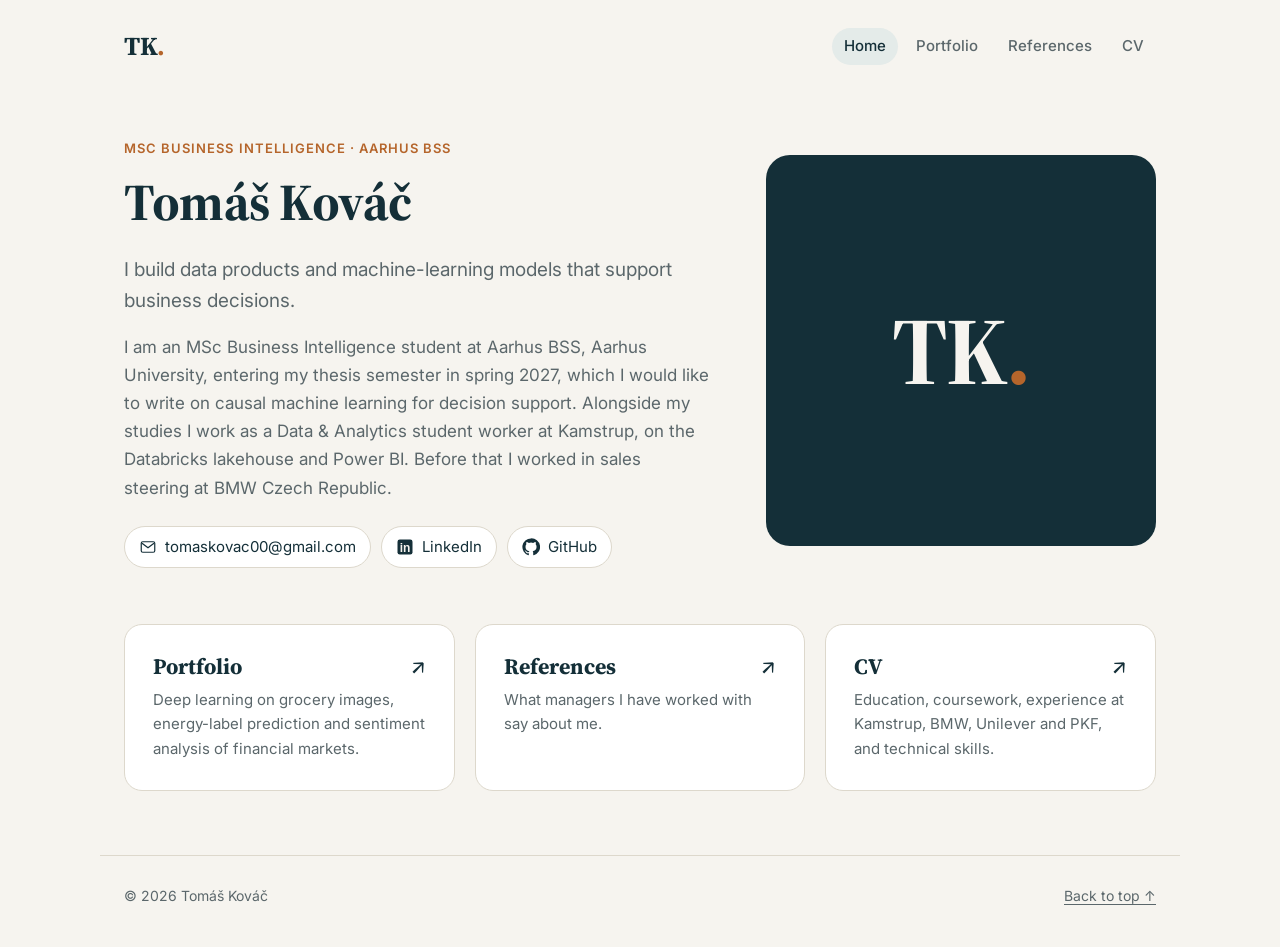
==== index.html @ 1312817f "Add personal portfolio site: home, portfolio, references, CV Co-Authored-By: Claude Opus 5.5 <norepl" ====
<!doctype html>
<html lang="en">
<head>
  <meta charset="utf-8">
  <meta name="viewport" content="width=device-width, initial-scale=1">
  <title>Tomáš Kováč | Business Intelligence & Data Analytics</title>
  <meta name="description" content="Tomáš Kováč, MSc Business Intelligence student at Aarhus BSS and Data & Analytics student worker at Kamstrup. Portfolio, references and CV.">
  <meta property="og:title" content="Tomáš Kováč | Business Intelligence & Data Analytics">
  <meta property="og:description" content="MSc Business Intelligence student at Aarhus BSS. Machine learning, causal inference and decision support.">
  <meta property="og:type" content="profile">
  <link rel="icon" href="assets/favicon.svg" type="image/svg+xml">
  <link rel="preconnect" href="https://fonts.googleapis.com">
  <link rel="preconnect" href="https://fonts.gstatic.com" crossorigin>
  <link rel="stylesheet" href="https://fonts.googleapis.com/css2?family=Inter:wght@400;500;600&family=Source+Serif+4:ital,wght@0,600;0,700;1,400&display=swap">
  <link rel="stylesheet" href="assets/style.css">
</head>
<body id="top">
  <a class="skip" href="#main">Skip to content</a>
  <header class="header">
    <a class="wordmark" href="./" aria-label="Tomáš Kováč, home">TK<span class="wordmark-dot">.</span></a>
    <nav aria-label="Main navigation">
      <a href="./" class="active" aria-current="page">Home</a>
      <a href="portfolio.html">Portfolio</a>
      <a href="references.html">References</a>
      <a href="cv.html">CV</a>
    </nav>
  </header>

  <main id="main">
    <section class="hero">
      <div>
        <span class="eyebrow">MSc Business Intelligence · Aarhus BSS</span>
        <h1>Tomáš Kováč</h1>
        <p class="lead">I build data products and machine-learning models that support business decisions.</p>
        <p>I am an MSc Business Intelligence student at Aarhus BSS, Aarhus University, entering my thesis semester in spring 2027, which I would like to write on causal machine learning for decision support. Alongside my studies I work as a Data &amp; Analytics student worker at Kamstrup, on the Databricks lakehouse and Power BI. Before that I worked in sales steering at BMW Czech Republic.</p>
        <div class="profile-links" aria-label="Contact and profiles">
          <a href="mailto:tomaskovac00@gmail.com">
            <svg width="18" height="18" viewBox="0 0 24 24" aria-hidden="true"><rect x="3" y="5" width="18" height="14" rx="2" fill="none" stroke="currentColor" stroke-width="1.6"/><path d="m4 7 8 6 8-6" fill="none" stroke="currentColor" stroke-width="1.6"/></svg>
            <span>tomaskovac00@gmail.com</span>
          </a>
          <a href="https://www.linkedin.com/in/LINKEDIN-HANDLE/">
            <svg width="18" height="18" viewBox="0 0 24 24" aria-hidden="true"><rect x="2" y="2" width="20" height="20" rx="3" fill="currentColor"/><text x="5" y="18" fill="#f6f4ef" font-family="Arial,sans-serif" font-size="16" font-weight="bold">in</text></svg>
            <span>LinkedIn</span>
          </a>
          <a href="https://github.com/tkov-aubss">
            <svg width="18" height="18" viewBox="0 0 24 24" aria-hidden="true"><path fill="currentColor" d="M12 .5a11.5 11.5 0 0 0-3.64 22.41c.58.1.79-.25.79-.56v-2c-3.2.7-3.88-1.37-3.88-1.37-.52-1.33-1.28-1.69-1.28-1.69-1.05-.71.08-.7.08-.7 1.16.08 1.77 1.19 1.77 1.19 1.03 1.77 2.7 1.26 3.36.96.1-.75.4-1.26.73-1.55-2.55-.29-5.24-1.28-5.24-5.68 0-1.26.45-2.28 1.19-3.09-.12-.29-.52-1.46.11-3.05 0 0 .97-.31 3.17 1.18a11 11 0 0 1 5.77 0c2.2-1.49 3.17-1.18 3.17-1.18.63 1.59.23 2.76.11 3.05.74.81 1.19 1.83 1.19 3.09 0 4.41-2.69 5.38-5.25 5.67.41.36.78 1.06.78 2.14v3.17c0 .31.21.67.8.56A11.5 11.5 0 0 0 12 .5Z"/></svg>
            <span>GitHub</span>
          </a>
        </div>
      </div>
      <div class="portrait-wrap">
        <!-- Replace with: <img src="assets/portrait.jpg" alt="Tomáš Kováč" width="800" height="800"> -->
        <div class="monogram" aria-hidden="true">TK<span>.</span></div>
      </div>
    </section>

    <section class="home-links" aria-label="More about my work">
      <a class="home-card" href="portfolio.html">
        <h2>Portfolio <span aria-hidden="true">↗</span></h2>
        <p>Deep learning on grocery images, energy-label prediction and sentiment analysis of financial markets.</p>
      </a>
      <a class="home-card" href="references.html">
        <h2>References <span aria-hidden="true">↗</span></h2>
        <p>What managers I have worked with say about me.</p>
      </a>
      <a class="home-card" href="cv.html">
        <h2>CV <span aria-hidden="true">↗</span></h2>
        <p>Education, coursework, experience at Kamstrup, BMW, Unilever and PKF, and technical skills.</p>
      </a>
    </section>
  </main>

  <footer class="footer">
    <span>© 2026 Tomáš Kováč</span>
    <a href="#top">Back to top ↑</a>
  </footer>
</body>
</html>
---- assets/style.css ----
:root {
  --bg: #f6f4ef;
  --surface: #ffffff;
  --ink: #1b2326;
  --muted: #5b676b;
  --line: #ddd8cc;
  --accent: #142f38;
  --accent-soft: #e4ebe9;
  --highlight: #b5652b;
  --serif: "Source Serif 4", Georgia, "Times New Roman", serif;
  --sans: "Inter", system-ui, -apple-system, "Segoe UI", Roboto, sans-serif;
  --max: 1080px;
}

* { box-sizing: border-box; }
html { scroll-behavior: smooth; }
body {
  margin: 0;
  background: var(--bg);
  color: var(--ink);
  font: 17px/1.65 var(--sans);
  -webkit-font-smoothing: antialiased;
}
img { max-width: 100%; display: block; }
a { color: var(--accent); text-underline-offset: 3px; }
a:hover { color: var(--highlight); }

.skip { position: absolute; left: -999px; }
.skip:focus { left: 16px; top: 16px; background: var(--surface); padding: 8px 12px; z-index: 10; }

/* Header */
.header {
  max-width: var(--max);
  margin: 0 auto;
  padding: 28px 24px;
  display: flex;
  align-items: center;
  justify-content: space-between;
  gap: 24px;
}
.wordmark {
  font: 700 26px/1 var(--serif);
  color: var(--accent);
  text-decoration: none;
  letter-spacing: -0.5px;
}
.wordmark-dot { color: var(--highlight); }
.header nav { display: flex; gap: 6px; flex-wrap: wrap; }
.header nav a {
  color: var(--muted);
  text-decoration: none;
  font-size: 15px;
  font-weight: 500;
  padding: 6px 12px;
  border-radius: 999px;
}
.header nav a:hover { color: var(--accent); background: var(--accent-soft); }
.header nav a.active { color: var(--accent); background: var(--accent-soft); }

main { max-width: var(--max); margin: 0 auto; padding: 0 24px 64px; }

/* Hero */
.hero {
  display: grid;
  grid-template-columns: 1.5fr 1fr;
  gap: 56px;
  align-items: center;
  padding: 40px 0 56px;
}
.eyebrow {
  display: inline-block;
  font-size: 13px;
  font-weight: 600;
  letter-spacing: 0.08em;
  text-transform: uppercase;
  color: var(--highlight);
  margin-bottom: 12px;
}
h1, h2, h3 { font-family: var(--serif); color: var(--accent); line-height: 1.2; }
h1 { font-size: clamp(36px, 5vw, 52px); margin: 0 0 20px; letter-spacing: -0.5px; }
h2 { font-size: 28px; margin: 0 0 16px; }
h3 { font-size: 20px; margin: 0 0 6px; }
.lead { font-size: 19px; color: var(--ink); margin: 0 0 16px; }
.hero p { color: var(--muted); }

.profile-links { display: flex; flex-wrap: wrap; gap: 10px; margin-top: 24px; }
.profile-links a {
  display: inline-flex;
  align-items: center;
  gap: 8px;
  padding: 8px 14px;
  border: 1px solid var(--line);
  border-radius: 999px;
  background: var(--surface);
  color: var(--accent);
  text-decoration: none;
  font-size: 15px;
}
.profile-links a:hover { border-color: var(--accent); color: var(--accent); }
.profile-links svg { flex-shrink: 0; }

.portrait-wrap {
  aspect-ratio: 1;
  border-radius: 24px;
  overflow: hidden;
  background: var(--accent);
  display: grid;
  place-items: center;
}
.portrait-wrap img { width: 100%; height: 100%; object-fit: cover; }
.monogram { font: 700 96px/1 var(--serif); color: var(--bg); letter-spacing: -2px; }
.monogram span { color: var(--highlight); }

/* Home cards */
.home-links {
  display: grid;
  grid-template-columns: repeat(3, 1fr);
  gap: 20px;
}
.home-card {
  display: block;
  padding: 28px;
  background: var(--surface);
  border: 1px solid var(--line);
  border-radius: 18px;
  color: inherit;
  text-decoration: none;
  transition: border-color .15s, transform .15s;
}
.home-card:hover { border-color: var(--accent); transform: translateY(-2px); color: inherit; }
.home-card h2 { font-size: 22px; display: flex; justify-content: space-between; margin-bottom: 8px; }
.home-card p { margin: 0; color: var(--muted); font-size: 15px; }

/* Page header */
.page-head { padding: 32px 0 40px; max-width: 760px; }
.page-head p { color: var(--muted); margin: 0; }

/* Projects */
.projects { display: grid; gap: 28px; }
.project {
  display: grid;
  grid-template-columns: 360px 1fr;
  background: var(--surface);
  border: 1px solid var(--line);
  border-radius: 18px;
  overflow: hidden;
}
.project-img { background: #fff; border-right: 1px solid var(--line); display: grid; place-items: center; padding: 16px; }
.project-img img { width: 100%; height: 100%; max-height: 300px; object-fit: contain; }
.project-body { padding: 28px 32px; }
.project-meta { font-size: 13px; font-weight: 600; letter-spacing: .06em; text-transform: uppercase; color: var(--highlight); margin-bottom: 8px; }
.project-body p { margin: 8px 0 14px; color: var(--muted); }
.project-body ul { margin: 0 0 16px; padding-left: 20px; color: var(--ink); font-size: 15px; }
.project-body li { margin-bottom: 4px; }
.tags { display: flex; flex-wrap: wrap; gap: 6px; margin-bottom: 18px; }
.tag { font-size: 13px; padding: 3px 10px; border-radius: 999px; background: var(--accent-soft); color: var(--accent); }
.btn {
  display: inline-flex; align-items: center; gap: 8px;
  padding: 9px 16px; border-radius: 999px;
  background: var(--accent); color: var(--bg); text-decoration: none; font-size: 15px; font-weight: 500;
}
.btn:hover { background: var(--highlight); color: #fff; }

/* References */
.quotes { display: grid; gap: 24px; }
.quote {
  margin: 0;
  padding: 32px 36px;
  background: var(--surface);
  border: 1px solid var(--line);
  border-left: 4px solid var(--highlight);
  border-radius: 18px;
}
.quote blockquote { margin: 0 0 18px; font: italic 21px/1.55 var(--serif); color: var(--ink); }
.quote figcaption { color: var(--muted); font-size: 15px; }
.quote figcaption strong { color: var(--accent); display: block; font-size: 16px; }
.note { margin-top: 32px; color: var(--muted); font-size: 15px; }

/* CV */
.cv-section { padding: 36px 0; border-top: 1px solid var(--line); }
.cv-section:first-of-type { border-top: 0; padding-top: 0; }
.entry { display: grid; grid-template-columns: 180px 1fr; gap: 24px; margin-bottom: 28px; }
.entry:last-child { margin-bottom: 0; }
.entry-date { color: var(--muted); font-size: 15px; padding-top: 3px; }
.entry-sub { color: var(--muted); font-size: 15px; margin: 0 0 8px; }
.entry ul { margin: 8px 0 0; padding-left: 20px; }
.entry li { margin-bottom: 6px; }
.courses { display: grid; grid-template-columns: 1fr 1fr; gap: 6px 28px; margin: 12px 0 0; padding: 0; list-style: none; }
.courses li { font-size: 15px; padding: 6px 0; border-bottom: 1px dashed var(--line); display: flex; justify-content: space-between; gap: 12px; }
.courses .ects { color: var(--muted); white-space: nowrap; }
.label { font-size: 13px; font-weight: 600; letter-spacing: .06em; text-transform: uppercase; color: var(--highlight); margin: 18px 0 0; }
.skills { display: grid; grid-template-columns: 180px 1fr; gap: 10px 24px; margin: 0; }
.skills dt { font-weight: 600; color: var(--accent); }
.skills dd { margin: 0; color: var(--ink); }

/* Footer */
.footer {
  max-width: var(--max);
  margin: 0 auto;
  padding: 28px 24px 40px;
  border-top: 1px solid var(--line);
  display: flex;
  justify-content: space-between;
  gap: 16px;
  flex-wrap: wrap;
  color: var(--muted);
  font-size: 14px;
}
.footer a { color: var(--muted); }

@media (max-width: 860px) {
  .hero { grid-template-columns: 1fr; gap: 32px; padding-top: 16px; }
  .portrait-wrap { max-width: 280px; }
  .home-links { grid-template-columns: 1fr; }
  .project { grid-template-columns: 1fr; }
  .project-img { border-right: 0; border-bottom: 1px solid var(--line); }
  .entry, .skills { grid-template-columns: 1fr; gap: 4px; }
  .courses { grid-template-columns: 1fr; }
}
@media (max-width: 560px) {
  .header { flex-direction: column; align-items: flex-start; gap: 12px; padding: 20px 16px; }
  main { padding: 0 16px 48px; }
  .project-body, .quote { padding: 22px; }
}
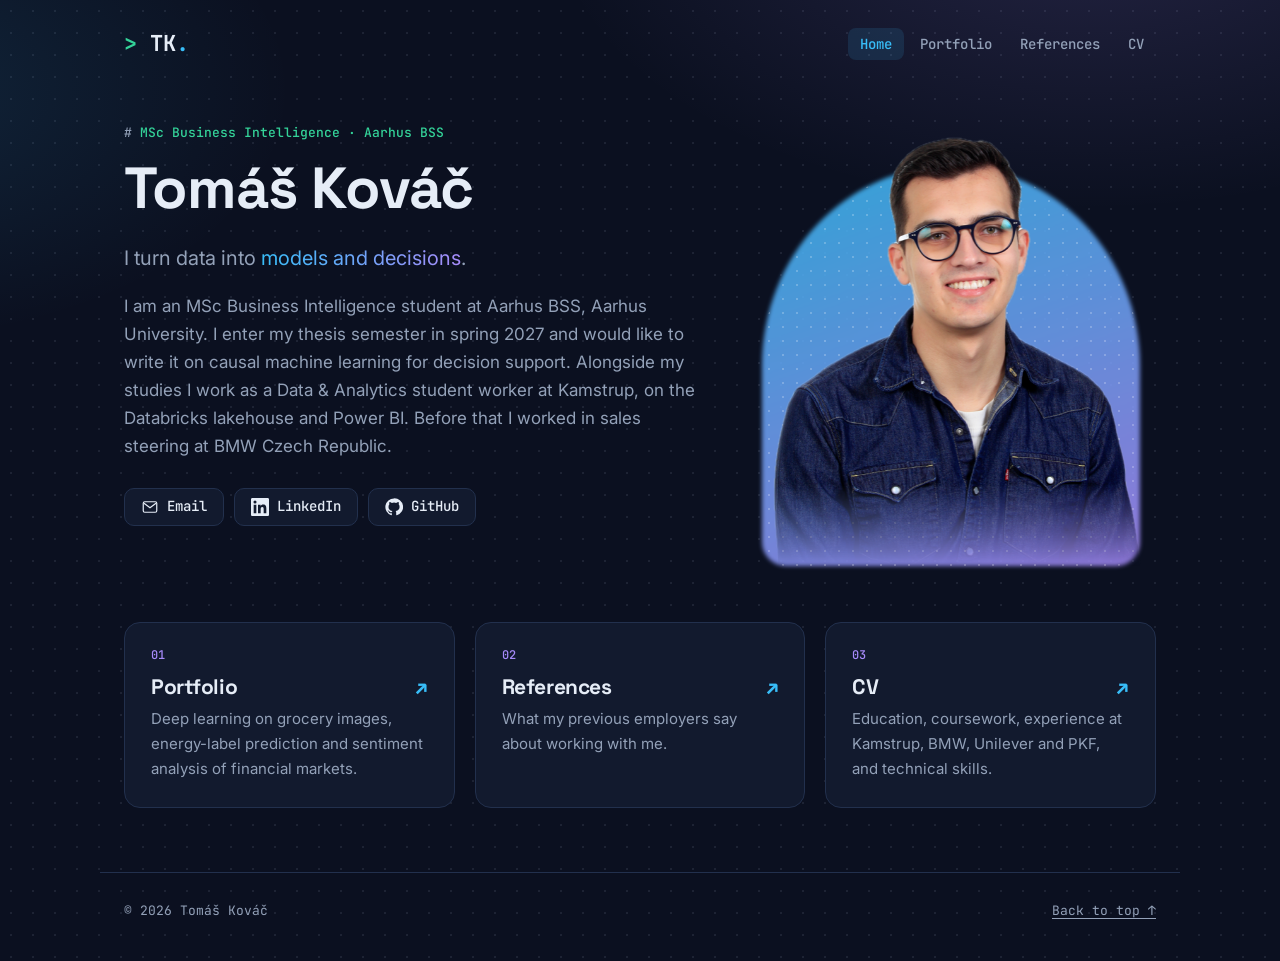
==== commit e0729660: "Dark data-science theme, portrait, anonymised references, hidden email Co-Authored-By: Claude Opus 5" ====
--- a/index.html
+++ b/index.html
@@ -11,8 +11,9 @@
   <link rel="icon" href="assets/favicon.svg" type="image/svg+xml">
   <link rel="preconnect" href="https://fonts.googleapis.com">
   <link rel="preconnect" href="https://fonts.gstatic.com" crossorigin>
-  <link rel="stylesheet" href="https://fonts.googleapis.com/css2?family=Inter:wght@400;500;600&family=Source+Serif+4:ital,wght@0,600;0,700;1,400&display=swap">
+  <link rel="stylesheet" href="https://fonts.googleapis.com/css2?family=Inter:wght@400;500;600&family=JetBrains+Mono:wght@400;500;600;700&family=Space+Grotesk:wght@500;700&display=swap">
   <link rel="stylesheet" href="assets/style.css">
+  <script src="assets/site.js" defer></script>
 </head>
 <body id="top">
   <a class="skip" href="#main">Skip to content</a>
@@ -28,18 +29,18 @@
 
   <main id="main">
     <section class="hero">
-      <div>
+      <div class="hero-copy">
         <span class="eyebrow">MSc Business Intelligence · Aarhus BSS</span>
         <h1>Tomáš Kováč</h1>
-        <p class="lead">I build data products and machine-learning models that support business decisions.</p>
-        <p>I am an MSc Business Intelligence student at Aarhus BSS, Aarhus University, entering my thesis semester in spring 2027, which I would like to write on causal machine learning for decision support. Alongside my studies I work as a Data &amp; Analytics student worker at Kamstrup, on the Databricks lakehouse and Power BI. Before that I worked in sales steering at BMW Czech Republic.</p>
+        <p class="lead">I turn data into <span class="gradient-text">models and decisions</span>.</p>
+        <p>I am an MSc Business Intelligence student at Aarhus BSS, Aarhus University. I enter my thesis semester in spring 2027 and would like to write it on causal machine learning for decision support. Alongside my studies I work as a Data &amp; Analytics student worker at Kamstrup, on the Databricks lakehouse and Power BI. Before that I worked in sales steering at BMW Czech Republic.</p>
         <div class="profile-links" aria-label="Contact and profiles">
-          <a href="mailto:tomaskovac00@gmail.com">
+          <button type="button" data-email aria-label="Send me an email">
             <svg width="18" height="18" viewBox="0 0 24 24" aria-hidden="true"><rect x="3" y="5" width="18" height="14" rx="2" fill="none" stroke="currentColor" stroke-width="1.6"/><path d="m4 7 8 6 8-6" fill="none" stroke="currentColor" stroke-width="1.6"/></svg>
-            <span>tomaskovac00@gmail.com</span>
-          </a>
-          <a href="https://www.linkedin.com/in/LINKEDIN-HANDLE/">
-            <svg width="18" height="18" viewBox="0 0 24 24" aria-hidden="true"><rect x="2" y="2" width="20" height="20" rx="3" fill="currentColor"/><text x="5" y="18" fill="#f6f4ef" font-family="Arial,sans-serif" font-size="16" font-weight="bold">in</text></svg>
+            <span>Email</span>
+          </button>
+          <a href="https://www.linkedin.com/in/tomas-kovac-aubss/">
+            <svg width="18" height="18" viewBox="0 0 24 24" aria-hidden="true"><path fill="currentColor" d="M20.45 20.45h-3.56v-5.57c0-1.33-.02-3.04-1.85-3.04-1.85 0-2.14 1.45-2.14 2.94v5.67H9.35V9h3.41v1.56h.05c.48-.9 1.64-1.85 3.37-1.85 3.6 0 4.27 2.37 4.27 5.46v6.28ZM5.34 7.43a2.06 2.06 0 1 1 0-4.13 2.06 2.06 0 0 1 0 4.13ZM7.12 20.45H3.56V9h3.56v11.45ZM22.22 0H1.77C.79 0 0 .77 0 1.73v20.54C0 23.23.79 24 1.77 24h20.45c.98 0 1.78-.77 1.78-1.73V1.73C24 .77 23.2 0 22.22 0Z"/></svg>
             <span>LinkedIn</span>
           </a>
           <a href="https://github.com/tkov-aubss">
@@ -49,21 +50,23 @@
         </div>
       </div>
       <div class="portrait-wrap">
-        <!-- Replace with: <img src="assets/portrait.jpg" alt="Tomáš Kováč" width="800" height="800"> -->
-        <div class="monogram" aria-hidden="true">TK<span>.</span></div>
+        <img src="assets/portrait.png" alt="Tomáš Kováč" width="650" height="720" fetchpriority="high">
       </div>
     </section>
 
     <section class="home-links" aria-label="More about my work">
       <a class="home-card" href="portfolio.html">
+        <span class="card-index">01</span>
         <h2>Portfolio <span aria-hidden="true">↗</span></h2>
         <p>Deep learning on grocery images, energy-label prediction and sentiment analysis of financial markets.</p>
       </a>
       <a class="home-card" href="references.html">
+        <span class="card-index">02</span>
         <h2>References <span aria-hidden="true">↗</span></h2>
-        <p>What managers I have worked with say about me.</p>
+        <p>What my previous employers say about working with me.</p>
       </a>
       <a class="home-card" href="cv.html">
+        <span class="card-index">03</span>
         <h2>CV <span aria-hidden="true">↗</span></h2>
         <p>Education, coursework, experience at Kamstrup, BMW, Unilever and PKF, and technical skills.</p>
       </a>
--- a/assets/style.css
+++ b/assets/style.css
@@ -1,14 +1,18 @@
 :root {
-  --bg: #f6f4ef;
-  --surface: #ffffff;
-  --ink: #1b2326;
-  --muted: #5b676b;
-  --line: #ddd8cc;
-  --accent: #142f38;
-  --accent-soft: #e4ebe9;
-  --highlight: #b5652b;
-  --serif: "Source Serif 4", Georgia, "Times New Roman", serif;
+  --bg: #0b1020;
+  --bg-2: #0f1629;
+  --surface: #121a2e;
+  --surface-2: #17213a;
+  --ink: #e6edf7;
+  --muted: #93a1b8;
+  --line: #22304d;
+  --accent: #38bdf8;
+  --accent-2: #a78bfa;
+  --accent-3: #34d399;
+  --accent-soft: rgba(56, 189, 248, 0.12);
   --sans: "Inter", system-ui, -apple-system, "Segoe UI", Roboto, sans-serif;
+  --display: "Space Grotesk", var(--sans);
+  --mono: "JetBrains Mono", ui-monospace, SFMono-Regular, Menlo, monospace;
   --max: 1080px;
 }
 
@@ -16,17 +20,24 @@
 html { scroll-behavior: smooth; }
 body {
   margin: 0;
-  background: var(--bg);
   color: var(--ink);
   font: 17px/1.65 var(--sans);
   -webkit-font-smoothing: antialiased;
+  background-color: var(--bg);
+  background-image:
+    radial-gradient(900px 500px at 85% -10%, rgba(167, 139, 250, 0.16), transparent 60%),
+    radial-gradient(700px 420px at -10% 10%, rgba(56, 189, 248, 0.12), transparent 60%),
+    radial-gradient(rgba(147, 161, 184, 0.13) 1px, transparent 1px);
+  background-size: auto, auto, 22px 22px;
+  background-attachment: fixed, fixed, scroll;
 }
 img { max-width: 100%; display: block; }
 a { color: var(--accent); text-underline-offset: 3px; }
-a:hover { color: var(--highlight); }
+a:hover { color: var(--accent-2); }
+::selection { background: rgba(56, 189, 248, 0.35); }
 
 .skip { position: absolute; left: -999px; }
-.skip:focus { left: 16px; top: 16px; background: var(--surface); padding: 8px 12px; z-index: 10; }
+.skip:focus { left: 16px; top: 16px; background: var(--surface); color: var(--ink); padding: 8px 12px; z-index: 10; }
 
 /* Header */
 .header {
@@ -39,127 +50,162 @@
   gap: 24px;
 }
 .wordmark {
-  font: 700 26px/1 var(--serif);
-  color: var(--accent);
+  font: 700 22px/1 var(--mono);
+  color: var(--ink);
   text-decoration: none;
-  letter-spacing: -0.5px;
-}
-.wordmark-dot { color: var(--highlight); }
-.header nav { display: flex; gap: 6px; flex-wrap: wrap; }
+}
+.wordmark::before { content: "> "; color: var(--accent-3); }
+.wordmark-dot { color: var(--accent); animation: blink 1.2s steps(1) infinite; }
+@keyframes blink { 50% { opacity: 0; } }
+@media (prefers-reduced-motion: reduce) { .wordmark-dot { animation: none; } }
+.header nav { display: flex; gap: 4px; flex-wrap: wrap; }
 .header nav a {
   color: var(--muted);
   text-decoration: none;
-  font-size: 15px;
-  font-weight: 500;
-  padding: 6px 12px;
-  border-radius: 999px;
-}
-.header nav a:hover { color: var(--accent); background: var(--accent-soft); }
+  font: 500 14px/1 var(--mono);
+  padding: 9px 12px;
+  border-radius: 8px;
+}
+.header nav a:hover { color: var(--ink); background: var(--surface); }
 .header nav a.active { color: var(--accent); background: var(--accent-soft); }
 
 main { max-width: var(--max); margin: 0 auto; padding: 0 24px 64px; }
+
+/* Typography */
+h1, h2, h3 { font-family: var(--display); color: var(--ink); line-height: 1.15; letter-spacing: -0.02em; }
+h1 { font-size: clamp(38px, 5.5vw, 58px); margin: 0 0 20px; }
+h2 { font-size: 28px; margin: 0 0 18px; }
+h3 { font-size: 20px; margin: 0 0 6px; }
+.eyebrow {
+  display: inline-block;
+  font: 500 13px/1 var(--mono);
+  color: var(--accent-3);
+  margin-bottom: 16px;
+}
+.eyebrow::before { content: "# "; color: var(--muted); }
+.gradient-text {
+  background: linear-gradient(90deg, var(--accent), var(--accent-2));
+  -webkit-background-clip: text;
+  background-clip: text;
+  color: transparent;
+}
 
 /* Hero */
 .hero {
   display: grid;
-  grid-template-columns: 1.5fr 1fr;
-  gap: 56px;
-  align-items: center;
-  padding: 40px 0 56px;
-}
-.eyebrow {
-  display: inline-block;
-  font-size: 13px;
-  font-weight: 600;
-  letter-spacing: 0.08em;
-  text-transform: uppercase;
-  color: var(--highlight);
-  margin-bottom: 12px;
-}
-h1, h2, h3 { font-family: var(--serif); color: var(--accent); line-height: 1.2; }
-h1 { font-size: clamp(36px, 5vw, 52px); margin: 0 0 20px; letter-spacing: -0.5px; }
-h2 { font-size: 28px; margin: 0 0 16px; }
-h3 { font-size: 20px; margin: 0 0 6px; }
-.lead { font-size: 19px; color: var(--ink); margin: 0 0 16px; }
+  grid-template-columns: 1.4fr 1fr;
+  gap: 48px;
+  align-items: end;
+  padding: 24px 0 56px;
+}
+.hero-copy { padding-bottom: 40px; }
+.lead { font-size: 20px; color: var(--ink); margin: 0 0 16px; }
 .hero p { color: var(--muted); }
 
-.profile-links { display: flex; flex-wrap: wrap; gap: 10px; margin-top: 24px; }
-.profile-links a {
+.profile-links { display: flex; flex-wrap: wrap; gap: 10px; margin-top: 28px; }
+.profile-links a, .profile-links button {
   display: inline-flex;
   align-items: center;
   gap: 8px;
-  padding: 8px 14px;
+  padding: 9px 16px;
   border: 1px solid var(--line);
-  border-radius: 999px;
+  border-radius: 10px;
   background: var(--surface);
-  color: var(--accent);
+  color: var(--ink);
   text-decoration: none;
-  font-size: 15px;
-}
-.profile-links a:hover { border-color: var(--accent); color: var(--accent); }
+  font: 500 14px/1.2 var(--mono);
+  cursor: pointer;
+  transition: border-color .15s, color .15s;
+}
+.profile-links a:hover, .profile-links button:hover { border-color: var(--accent); color: var(--accent); }
 .profile-links svg { flex-shrink: 0; }
 
 .portrait-wrap {
-  aspect-ratio: 1;
-  border-radius: 24px;
-  overflow: hidden;
-  background: var(--accent);
-  display: grid;
-  place-items: center;
-}
-.portrait-wrap img { width: 100%; height: 100%; object-fit: cover; }
-.monogram { font: 700 96px/1 var(--serif); color: var(--bg); letter-spacing: -2px; }
-.monogram span { color: var(--highlight); }
+  position: relative;
+  align-self: end;
+  aspect-ratio: 813 / 900;
+  max-width: 420px;
+  width: 100%;
+  justify-self: end;
+}
+.portrait-wrap::before {
+  content: "";
+  position: absolute;
+  inset: 12% 4% 0;
+  border-radius: 50% 50% 24px 24px;
+  background: linear-gradient(160deg, var(--accent) 0%, var(--accent-2) 100%);
+  opacity: 0.85;
+  filter: blur(2px);
+}
+.portrait-wrap::after {
+  content: "";
+  position: absolute;
+  inset: 12% 4% 0;
+  border-radius: 50% 50% 24px 24px;
+  background-image: radial-gradient(rgba(255, 255, 255, 0.22) 1px, transparent 1px);
+  background-size: 14px 14px;
+}
+.portrait-wrap img {
+  position: relative;
+  z-index: 1;
+  width: 100%;
+  height: 100%;
+  object-fit: contain;
+  object-position: bottom;
+  -webkit-mask-image: linear-gradient(to bottom, #000 82%, transparent 100%);
+  mask-image: linear-gradient(to bottom, #000 82%, transparent 100%);
+}
 
 /* Home cards */
-.home-links {
-  display: grid;
-  grid-template-columns: repeat(3, 1fr);
-  gap: 20px;
-}
+.home-links { display: grid; grid-template-columns: repeat(3, 1fr); gap: 20px; }
 .home-card {
   display: block;
-  padding: 28px;
+  padding: 26px;
   background: var(--surface);
   border: 1px solid var(--line);
-  border-radius: 18px;
+  border-radius: 16px;
   color: inherit;
   text-decoration: none;
   transition: border-color .15s, transform .15s;
 }
 .home-card:hover { border-color: var(--accent); transform: translateY(-2px); color: inherit; }
-.home-card h2 { font-size: 22px; display: flex; justify-content: space-between; margin-bottom: 8px; }
+.home-card h2 { font-size: 21px; display: flex; justify-content: space-between; margin-bottom: 8px; }
+.home-card h2 span { color: var(--accent); }
 .home-card p { margin: 0; color: var(--muted); font-size: 15px; }
+.card-index { font: 500 12px/1 var(--mono); color: var(--accent-2); display: block; margin-bottom: 14px; }
 
 /* Page header */
-.page-head { padding: 32px 0 40px; max-width: 760px; }
+.page-head { padding: 24px 0 40px; max-width: 760px; }
 .page-head p { color: var(--muted); margin: 0; }
 
 /* Projects */
 .projects { display: grid; gap: 28px; }
 .project {
   display: grid;
-  grid-template-columns: 360px 1fr;
+  grid-template-columns: 380px 1fr;
   background: var(--surface);
   border: 1px solid var(--line);
-  border-radius: 18px;
+  border-radius: 16px;
   overflow: hidden;
 }
-.project-img { background: #fff; border-right: 1px solid var(--line); display: grid; place-items: center; padding: 16px; }
-.project-img img { width: 100%; height: 100%; max-height: 300px; object-fit: contain; }
+.project-img { background: var(--bg-2); border-right: 1px solid var(--line); display: grid; place-items: center; padding: 18px; }
+.project-img img { width: 100%; max-height: 300px; object-fit: contain; border-radius: 8px; background: #fff; }
 .project-body { padding: 28px 32px; }
-.project-meta { font-size: 13px; font-weight: 600; letter-spacing: .06em; text-transform: uppercase; color: var(--highlight); margin-bottom: 8px; }
+.project-meta { font: 500 13px/1.4 var(--mono); color: var(--accent-3); margin-bottom: 10px; }
 .project-body p { margin: 8px 0 14px; color: var(--muted); }
-.project-body ul { margin: 0 0 16px; padding-left: 20px; color: var(--ink); font-size: 15px; }
+.project-body ul { margin: 0 0 18px; padding-left: 20px; font-size: 15px; }
 .project-body li { margin-bottom: 4px; }
-.tags { display: flex; flex-wrap: wrap; gap: 6px; margin-bottom: 18px; }
-.tag { font-size: 13px; padding: 3px 10px; border-radius: 999px; background: var(--accent-soft); color: var(--accent); }
+.project-body li::marker { color: var(--accent); }
+.project-body strong { color: var(--accent); }
+.tags { display: flex; flex-wrap: wrap; gap: 6px; margin-bottom: 20px; }
+.tag { font: 500 12px/1 var(--mono); padding: 6px 10px; border-radius: 6px; background: var(--surface-2); border: 1px solid var(--line); color: var(--muted); }
 .btn {
   display: inline-flex; align-items: center; gap: 8px;
-  padding: 9px 16px; border-radius: 999px;
-  background: var(--accent); color: var(--bg); text-decoration: none; font-size: 15px; font-weight: 500;
-}
-.btn:hover { background: var(--highlight); color: #fff; }
+  padding: 10px 16px; border-radius: 10px;
+  background: linear-gradient(90deg, var(--accent), var(--accent-2));
+  color: #0b1020; text-decoration: none; font: 600 14px/1 var(--mono);
+}
+.btn:hover { color: #0b1020; filter: brightness(1.1); }
 
 /* References */
 .quotes { display: grid; gap: 24px; }
@@ -168,30 +214,63 @@
   padding: 32px 36px;
   background: var(--surface);
   border: 1px solid var(--line);
-  border-left: 4px solid var(--highlight);
-  border-radius: 18px;
-}
-.quote blockquote { margin: 0 0 18px; font: italic 21px/1.55 var(--serif); color: var(--ink); }
-.quote figcaption { color: var(--muted); font-size: 15px; }
-.quote figcaption strong { color: var(--accent); display: block; font-size: 16px; }
-.note { margin-top: 32px; color: var(--muted); font-size: 15px; }
+  border-radius: 16px;
+  position: relative;
+}
+.quote::before {
+  content: "“";
+  position: absolute;
+  top: 6px;
+  right: 24px;
+  font: 700 96px/1 var(--display);
+  color: var(--accent-2);
+  opacity: 0.35;
+}
+.quote blockquote { margin: 0 0 20px; padding-right: 56px; }
+.quote blockquote p { font-size: 19px; line-height: 1.6; margin: 0 0 12px; color: var(--ink); }
+.quote figcaption { color: var(--muted); font: 14px/1.5 var(--mono); }
+.quote figcaption strong { color: var(--accent); display: block; font-size: 15px; font-weight: 600; }
+.consent {
+  margin-top: 32px;
+  padding: 22px 26px;
+  border: 1px dashed var(--line);
+  border-radius: 16px;
+  color: var(--muted);
+  font-size: 15px;
+  display: grid;
+  grid-template-columns: auto 1fr;
+  gap: 16px;
+  align-items: start;
+}
+.consent svg { color: var(--accent-3); margin-top: 2px; }
+.consent p { margin: 0 0 6px; }
+.consent strong { color: var(--ink); }
+.consent button {
+  font: inherit; color: var(--accent); background: none; border: 0; padding: 0;
+  text-decoration: underline; text-underline-offset: 3px; cursor: pointer;
+}
 
 /* CV */
 .cv-section { padding: 36px 0; border-top: 1px solid var(--line); }
 .cv-section:first-of-type { border-top: 0; padding-top: 0; }
 .entry { display: grid; grid-template-columns: 180px 1fr; gap: 24px; margin-bottom: 28px; }
 .entry:last-child { margin-bottom: 0; }
-.entry-date { color: var(--muted); font-size: 15px; padding-top: 3px; }
+.entry-date { color: var(--accent-3); font: 13px/1.5 var(--mono); padding-top: 4px; }
 .entry-sub { color: var(--muted); font-size: 15px; margin: 0 0 8px; }
 .entry ul { margin: 8px 0 0; padding-left: 20px; }
 .entry li { margin-bottom: 6px; }
-.courses { display: grid; grid-template-columns: 1fr 1fr; gap: 6px 28px; margin: 12px 0 0; padding: 0; list-style: none; }
-.courses li { font-size: 15px; padding: 6px 0; border-bottom: 1px dashed var(--line); display: flex; justify-content: space-between; gap: 12px; }
-.courses .ects { color: var(--muted); white-space: nowrap; }
-.label { font-size: 13px; font-weight: 600; letter-spacing: .06em; text-transform: uppercase; color: var(--highlight); margin: 18px 0 0; }
-.skills { display: grid; grid-template-columns: 180px 1fr; gap: 10px 24px; margin: 0; }
+.entry li::marker { color: var(--accent); }
+.courses { display: grid; grid-template-columns: 1fr 1fr; gap: 0 28px; margin: 10px 0 0; padding: 0; list-style: none; }
+.courses li { font-size: 15px; padding: 7px 0; border-bottom: 1px dashed var(--line); display: flex; justify-content: space-between; gap: 12px; margin: 0; }
+.courses .ects { color: var(--muted); white-space: nowrap; font: 12px/1.9 var(--mono); }
+.label { font: 500 12px/1 var(--mono); text-transform: uppercase; letter-spacing: .08em; color: var(--accent-2); margin: 22px 0 0; }
+.skills { display: grid; grid-template-columns: 180px 1fr; gap: 12px 24px; margin: 0; }
 .skills dt { font-weight: 600; color: var(--accent); }
-.skills dd { margin: 0; color: var(--ink); }
+.skills dd { margin: 0; }
+.inline-btn {
+  font: inherit; color: var(--accent); background: none; border: 0; padding: 0;
+  text-decoration: underline; text-underline-offset: 3px; cursor: pointer;
+}
 
 /* Footer */
 .footer {
@@ -204,21 +283,27 @@
   gap: 16px;
   flex-wrap: wrap;
   color: var(--muted);
-  font-size: 14px;
+  font: 13px/1.5 var(--mono);
 }
 .footer a { color: var(--muted); }
+.footer a:hover { color: var(--accent); }
 
 @media (max-width: 860px) {
-  .hero { grid-template-columns: 1fr; gap: 32px; padding-top: 16px; }
-  .portrait-wrap { max-width: 280px; }
+  .hero { grid-template-columns: 1fr; gap: 8px; padding-top: 8px; }
+  .hero-copy { padding-bottom: 0; }
+  .portrait-wrap { max-width: 300px; justify-self: center; order: -1; }
   .home-links { grid-template-columns: 1fr; }
   .project { grid-template-columns: 1fr; }
   .project-img { border-right: 0; border-bottom: 1px solid var(--line); }
   .entry, .skills { grid-template-columns: 1fr; gap: 4px; }
+  .skills dd { margin-bottom: 10px; }
   .courses { grid-template-columns: 1fr; }
 }
 @media (max-width: 560px) {
   .header { flex-direction: column; align-items: flex-start; gap: 12px; padding: 20px 16px; }
   main { padding: 0 16px 48px; }
   .project-body, .quote { padding: 22px; }
-}
+  .quote blockquote { padding-right: 0; }
+  .quote::before { display: none; }
+  .consent { grid-template-columns: 1fr; }
+}
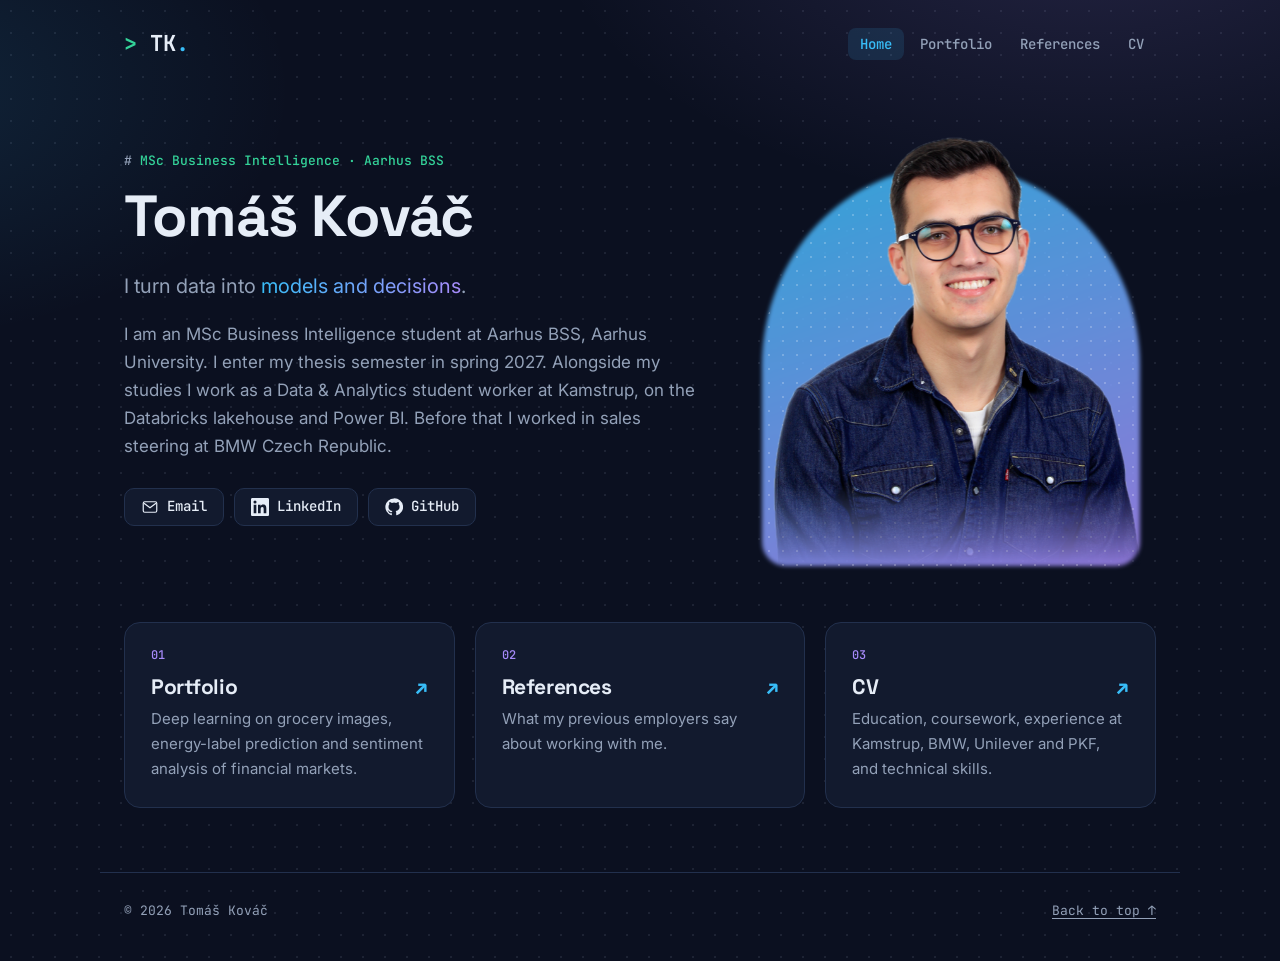
==== commit b59920a9: "Update CV details: thesis link, HFT course, shorter intro Co-Authored-By: Claude Opus 5.5 <noreply@a" ====
--- a/index.html
+++ b/index.html
@@ -33,7 +33,7 @@
         <span class="eyebrow">MSc Business Intelligence · Aarhus BSS</span>
         <h1>Tomáš Kováč</h1>
         <p class="lead">I turn data into <span class="gradient-text">models and decisions</span>.</p>
-        <p>I am an MSc Business Intelligence student at Aarhus BSS, Aarhus University. I enter my thesis semester in spring 2027 and would like to write it on causal machine learning for decision support. Alongside my studies I work as a Data &amp; Analytics student worker at Kamstrup, on the Databricks lakehouse and Power BI. Before that I worked in sales steering at BMW Czech Republic.</p>
+        <p>I am an MSc Business Intelligence student at Aarhus BSS, Aarhus University. I enter my thesis semester in spring 2027. Alongside my studies I work as a Data &amp; Analytics student worker at Kamstrup, on the Databricks lakehouse and Power BI. Before that I worked in sales steering at BMW Czech Republic.</p>
         <div class="profile-links" aria-label="Contact and profiles">
           <button type="button" data-email aria-label="Send me an email">
             <svg width="18" height="18" viewBox="0 0 24 24" aria-hidden="true"><rect x="3" y="5" width="18" height="14" rx="2" fill="none" stroke="currentColor" stroke-width="1.6"/><path d="m4 7 8 6 8-6" fill="none" stroke="currentColor" stroke-width="1.6"/></svg>
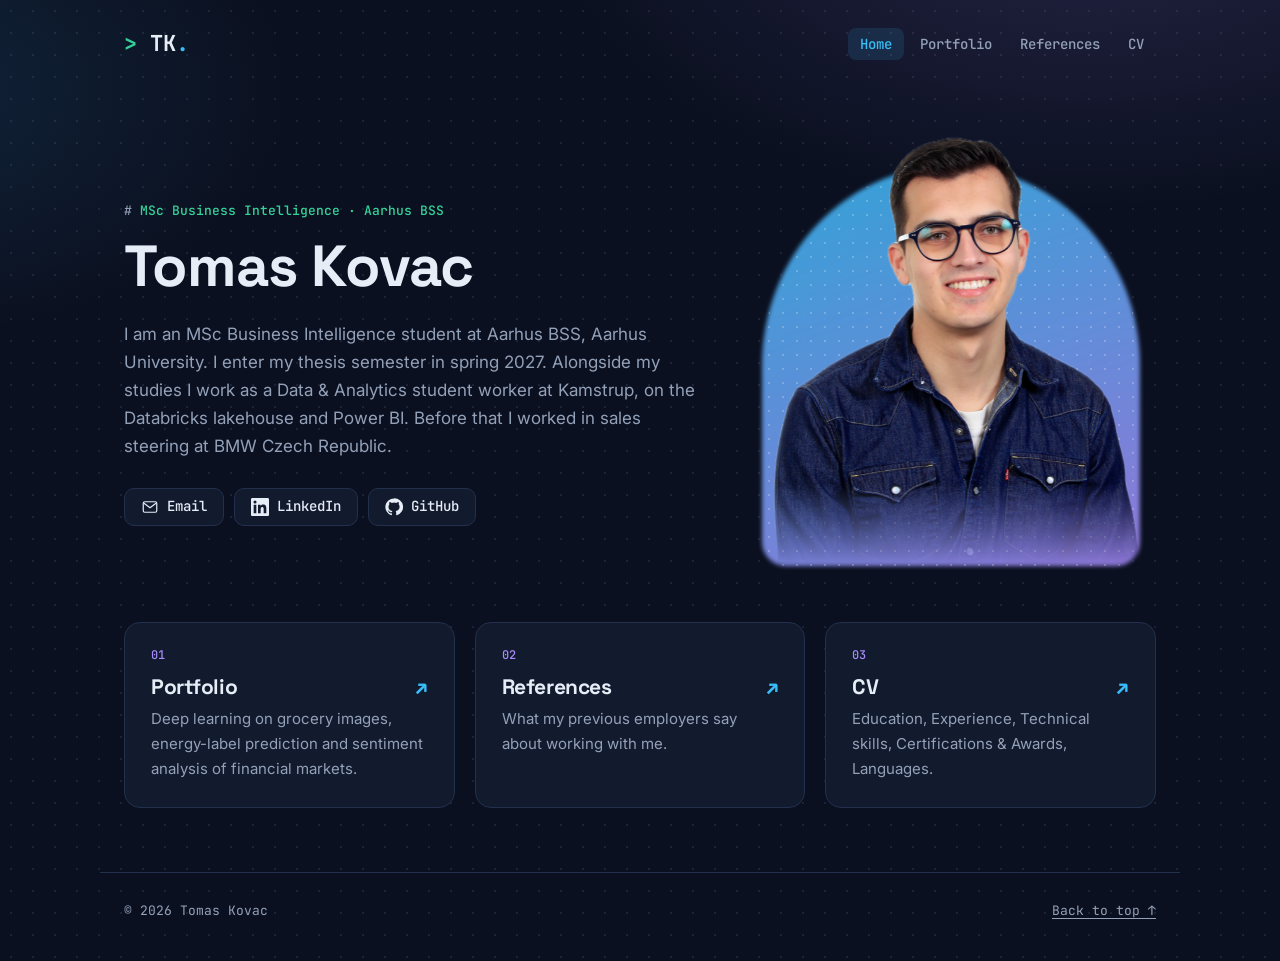
==== commit 07532df5: "updated the name and skills" ====
--- a/index.html
+++ b/index.html
@@ -3,9 +3,9 @@
 <head>
   <meta charset="utf-8">
   <meta name="viewport" content="width=device-width, initial-scale=1">
-  <title>Tomáš Kováč | Business Intelligence & Data Analytics</title>
-  <meta name="description" content="Tomáš Kováč, MSc Business Intelligence student at Aarhus BSS and Data & Analytics student worker at Kamstrup. Portfolio, references and CV.">
-  <meta property="og:title" content="Tomáš Kováč | Business Intelligence & Data Analytics">
+  <title>Tomas Kovac | Business Intelligence & Data Analytics</title>
+  <meta name="description" content="Tomas Kovac, MSc Business Intelligence student at Aarhus BSS and Data & Analytics student worker at Kamstrup. Portfolio, references and CV.">
+  <meta property="og:title" content="Tomas Kovac | Business Intelligence & Data Analytics">
   <meta property="og:description" content="MSc Business Intelligence student at Aarhus BSS. Machine learning, causal inference and decision support.">
   <meta property="og:type" content="profile">
   <link rel="icon" href="assets/favicon.svg" type="image/svg+xml">
@@ -18,7 +18,7 @@
 <body id="top">
   <a class="skip" href="#main">Skip to content</a>
   <header class="header">
-    <a class="wordmark" href="./" aria-label="Tomáš Kováč, home">TK<span class="wordmark-dot">.</span></a>
+    <a class="wordmark" href="./" aria-label="Tomas Kovac, home">TK<span class="wordmark-dot">.</span></a>
     <nav aria-label="Main navigation">
       <a href="./" class="active" aria-current="page">Home</a>
       <a href="portfolio.html">Portfolio</a>
@@ -31,8 +31,7 @@
     <section class="hero">
       <div class="hero-copy">
         <span class="eyebrow">MSc Business Intelligence · Aarhus BSS</span>
-        <h1>Tomáš Kováč</h1>
-        <p class="lead">I turn data into <span class="gradient-text">models and decisions</span>.</p>
+        <h1>Tomas Kovac</h1>
         <p>I am an MSc Business Intelligence student at Aarhus BSS, Aarhus University. I enter my thesis semester in spring 2027. Alongside my studies I work as a Data &amp; Analytics student worker at Kamstrup, on the Databricks lakehouse and Power BI. Before that I worked in sales steering at BMW Czech Republic.</p>
         <div class="profile-links" aria-label="Contact and profiles">
           <button type="button" data-email aria-label="Send me an email">
@@ -43,14 +42,14 @@
             <svg width="18" height="18" viewBox="0 0 24 24" aria-hidden="true"><path fill="currentColor" d="M20.45 20.45h-3.56v-5.57c0-1.33-.02-3.04-1.85-3.04-1.85 0-2.14 1.45-2.14 2.94v5.67H9.35V9h3.41v1.56h.05c.48-.9 1.64-1.85 3.37-1.85 3.6 0 4.27 2.37 4.27 5.46v6.28ZM5.34 7.43a2.06 2.06 0 1 1 0-4.13 2.06 2.06 0 0 1 0 4.13ZM7.12 20.45H3.56V9h3.56v11.45ZM22.22 0H1.77C.79 0 0 .77 0 1.73v20.54C0 23.23.79 24 1.77 24h20.45c.98 0 1.78-.77 1.78-1.73V1.73C24 .77 23.2 0 22.22 0Z"/></svg>
             <span>LinkedIn</span>
           </a>
-          <a href="https://github.com/tkov-aubss">
+          <a href="https://github.com/tkov-ml">
             <svg width="18" height="18" viewBox="0 0 24 24" aria-hidden="true"><path fill="currentColor" d="M12 .5a11.5 11.5 0 0 0-3.64 22.41c.58.1.79-.25.79-.56v-2c-3.2.7-3.88-1.37-3.88-1.37-.52-1.33-1.28-1.69-1.28-1.69-1.05-.71.08-.7.08-.7 1.16.08 1.77 1.19 1.77 1.19 1.03 1.77 2.7 1.26 3.36.96.1-.75.4-1.26.73-1.55-2.55-.29-5.24-1.28-5.24-5.68 0-1.26.45-2.28 1.19-3.09-.12-.29-.52-1.46.11-3.05 0 0 .97-.31 3.17 1.18a11 11 0 0 1 5.77 0c2.2-1.49 3.17-1.18 3.17-1.18.63 1.59.23 2.76.11 3.05.74.81 1.19 1.83 1.19 3.09 0 4.41-2.69 5.38-5.25 5.67.41.36.78 1.06.78 2.14v3.17c0 .31.21.67.8.56A11.5 11.5 0 0 0 12 .5Z"/></svg>
             <span>GitHub</span>
           </a>
         </div>
       </div>
       <div class="portrait-wrap">
-        <img src="assets/portrait.png" alt="Tomáš Kováč" width="650" height="720" fetchpriority="high">
+        <img src="assets/portrait.png" alt="Tomas Kovac" width="650" height="720" fetchpriority="high">
       </div>
     </section>
 
@@ -68,13 +67,13 @@
       <a class="home-card" href="cv.html">
         <span class="card-index">03</span>
         <h2>CV <span aria-hidden="true">↗</span></h2>
-        <p>Education, coursework, experience at Kamstrup, BMW, Unilever and PKF, and technical skills.</p>
+        <p>Education, Experience, Technical skills, Certifications &amp; Awards, Languages.</p>
       </a>
     </section>
   </main>
 
   <footer class="footer">
-    <span>© 2026 Tomáš Kováč</span>
+    <span>© 2026 Tomas Kovac</span>
     <a href="#top">Back to top ↑</a>
   </footer>
 </body>
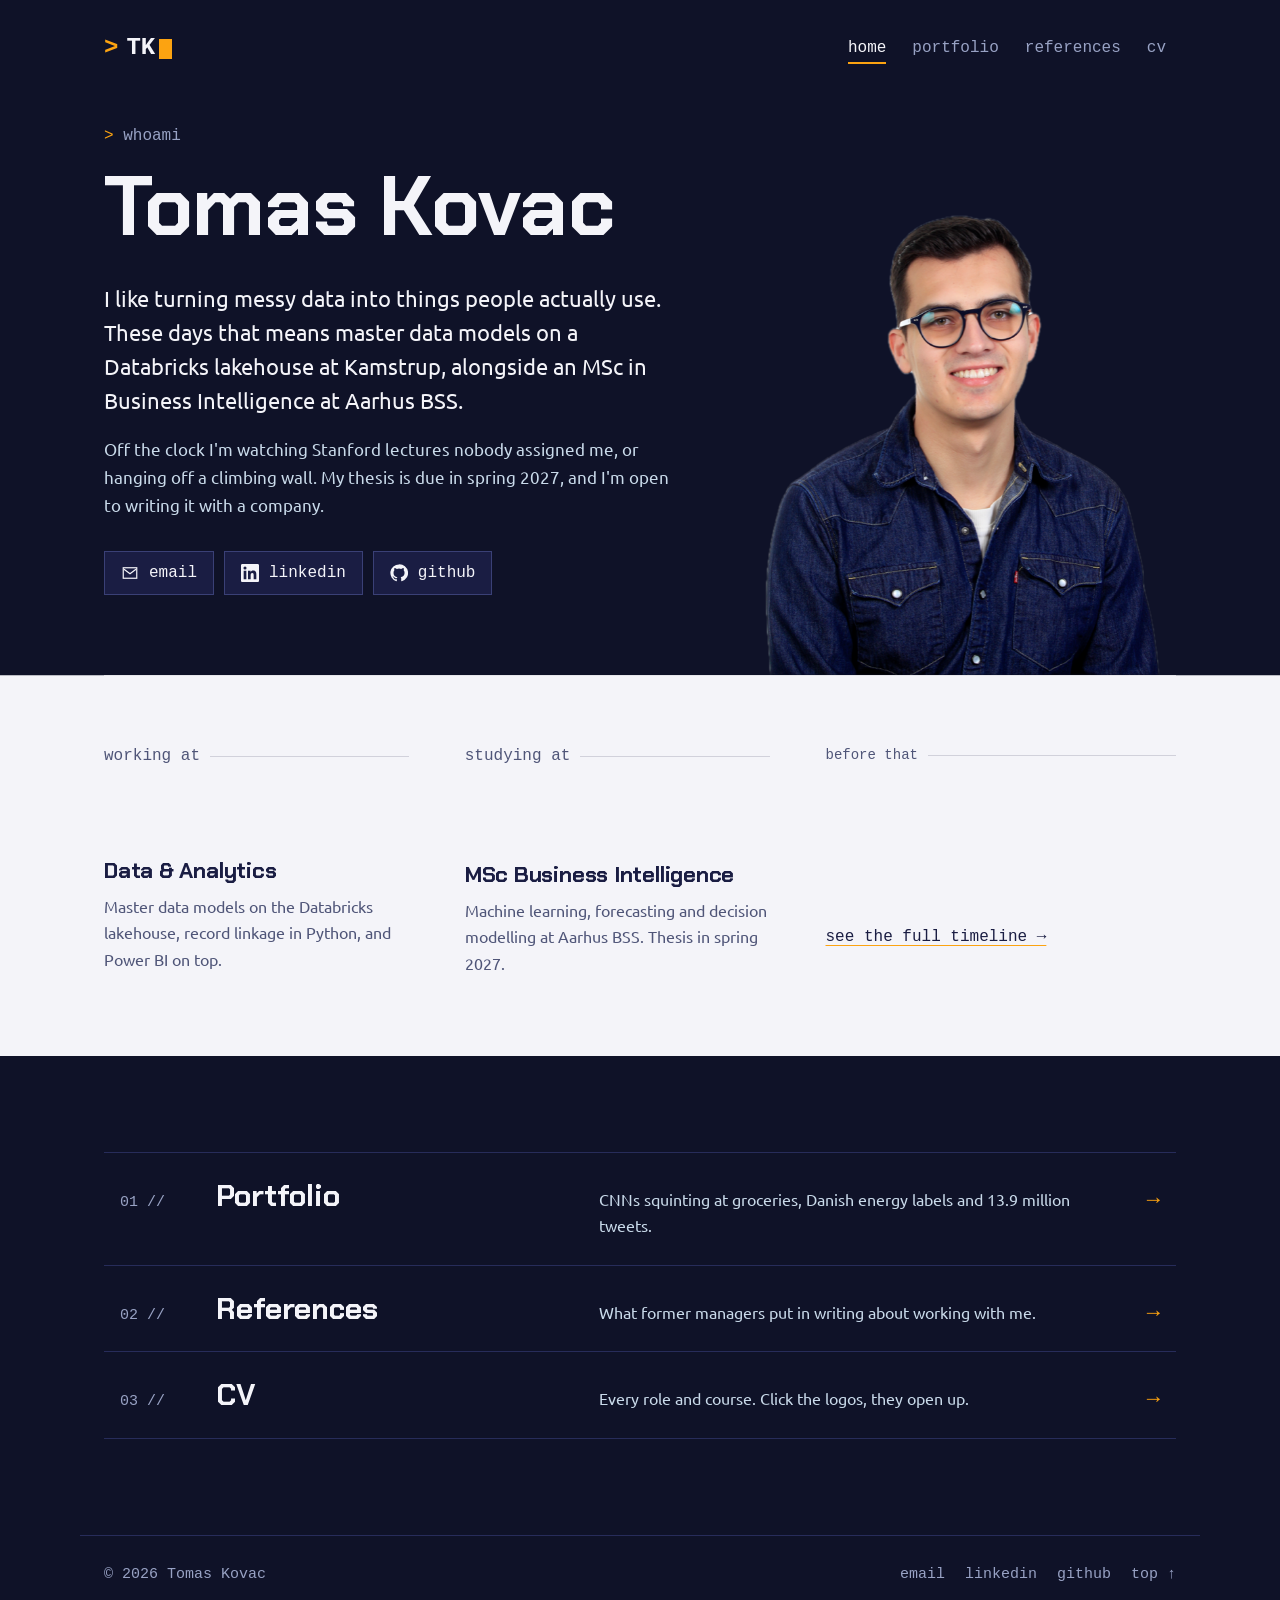
==== commit b4381051: "layout update" ====
--- a/index.html
+++ b/index.html
@@ -3,78 +3,117 @@
 <head>
   <meta charset="utf-8">
   <meta name="viewport" content="width=device-width, initial-scale=1">
-  <title>Tomas Kovac | Business Intelligence & Data Analytics</title>
-  <meta name="description" content="Tomas Kovac, MSc Business Intelligence student at Aarhus BSS and Data & Analytics student worker at Kamstrup. Portfolio, references and CV.">
-  <meta property="og:title" content="Tomas Kovac | Business Intelligence & Data Analytics">
-  <meta property="og:description" content="MSc Business Intelligence student at Aarhus BSS. Machine learning, causal inference and decision support.">
+  <title>Tomas Kovac | Data &amp; AI</title>
+  <meta name="description" content="Tomas Kovac turns messy data into things people use. MSc Business Intelligence at Aarhus BSS, Data &amp; Analytics at Kamstrup.">
+  <meta property="og:title" content="Tomas Kovac | Data &amp; Business Intelligence">
+  <meta property="og:description" content="MSc Business Intelligence at Aarhus BSS, Data &amp; Analytics at Kamstrup. Projects, references and CV.">
   <meta property="og:type" content="profile">
+  <meta name="theme-color" content="#0f1228">
   <link rel="icon" href="assets/favicon.svg" type="image/svg+xml">
   <link rel="preconnect" href="https://fonts.googleapis.com">
   <link rel="preconnect" href="https://fonts.gstatic.com" crossorigin>
-  <link rel="stylesheet" href="https://fonts.googleapis.com/css2?family=Inter:wght@400;500;600&family=JetBrains+Mono:wght@400;500;600;700&family=Space+Grotesk:wght@500;700&display=swap">
+  <link rel="stylesheet" href="https://fonts.googleapis.com/css2?family=Chakra+Petch:wght@500;600;700&family=Ubuntu+Mono:wght@400;700&family=Ubuntu:wght@400;500;700&display=swap">
   <link rel="stylesheet" href="assets/style.css">
   <script src="assets/site.js" defer></script>
 </head>
 <body id="top">
   <a class="skip" href="#main">Skip to content</a>
   <header class="header">
-    <a class="wordmark" href="./" aria-label="Tomas Kovac, home">TK<span class="wordmark-dot">.</span></a>
+    <a class="wordmark" href="./" aria-label="Tomas Kovac, home"><span class="prompt" aria-hidden="true">&gt;</span>TK<span class="cursor" aria-hidden="true"></span></a>
     <nav aria-label="Main navigation">
-      <a href="./" class="active" aria-current="page">Home</a>
-      <a href="portfolio.html">Portfolio</a>
-      <a href="references.html">References</a>
-      <a href="cv.html">CV</a>
+      <a href="./" aria-current="page">home</a>
+      <a href="portfolio.html">portfolio</a>
+      <a href="references.html">references</a>
+      <a href="cv.html">cv</a>
     </nav>
   </header>
 
   <main id="main">
     <section class="hero">
       <div class="hero-copy">
-        <span class="eyebrow">MSc Business Intelligence · Aarhus BSS</span>
+        <p class="prompt-line">whoami</p>
         <h1>Tomas Kovac</h1>
-        <p>I am an MSc Business Intelligence student at Aarhus BSS, Aarhus University. I enter my thesis semester in spring 2027. Alongside my studies I work as a Data &amp; Analytics student worker at Kamstrup, on the Databricks lakehouse and Power BI. Before that I worked in sales steering at BMW Czech Republic.</p>
-        <div class="profile-links" aria-label="Contact and profiles">
+        <p class="lead">I like turning messy data into things people actually use. These days that means master data models on a Databricks lakehouse at Kamstrup, alongside an MSc in Business Intelligence at Aarhus BSS.</p>
+        <p class="sub">Off the clock I'm watching Stanford lectures nobody assigned me, or hanging off a climbing wall. My thesis is due in spring 2027, and I'm open to writing it with a company.</p>
+        <div class="links" aria-label="Contact and profiles">
           <button type="button" data-email aria-label="Send me an email">
-            <svg width="18" height="18" viewBox="0 0 24 24" aria-hidden="true"><rect x="3" y="5" width="18" height="14" rx="2" fill="none" stroke="currentColor" stroke-width="1.6"/><path d="m4 7 8 6 8-6" fill="none" stroke="currentColor" stroke-width="1.6"/></svg>
-            <span>Email</span>
+            <svg width="18" height="18" viewBox="0 0 24 24" aria-hidden="true"><rect x="3" y="5" width="18" height="14" fill="none" stroke="currentColor" stroke-width="1.6"/><path d="m4 7 8 6 8-6" fill="none" stroke="currentColor" stroke-width="1.6"/></svg>
+            <span>email</span>
           </button>
           <a href="https://www.linkedin.com/in/tomas-kovac-aubss/">
             <svg width="18" height="18" viewBox="0 0 24 24" aria-hidden="true"><path fill="currentColor" d="M20.45 20.45h-3.56v-5.57c0-1.33-.02-3.04-1.85-3.04-1.85 0-2.14 1.45-2.14 2.94v5.67H9.35V9h3.41v1.56h.05c.48-.9 1.64-1.85 3.37-1.85 3.6 0 4.27 2.37 4.27 5.46v6.28ZM5.34 7.43a2.06 2.06 0 1 1 0-4.13 2.06 2.06 0 0 1 0 4.13ZM7.12 20.45H3.56V9h3.56v11.45ZM22.22 0H1.77C.79 0 0 .77 0 1.73v20.54C0 23.23.79 24 1.77 24h20.45c.98 0 1.78-.77 1.78-1.73V1.73C24 .77 23.2 0 22.22 0Z"/></svg>
-            <span>LinkedIn</span>
+            <span>linkedin</span>
           </a>
           <a href="https://github.com/tkov-ml">
             <svg width="18" height="18" viewBox="0 0 24 24" aria-hidden="true"><path fill="currentColor" d="M12 .5a11.5 11.5 0 0 0-3.64 22.41c.58.1.79-.25.79-.56v-2c-3.2.7-3.88-1.37-3.88-1.37-.52-1.33-1.28-1.69-1.28-1.69-1.05-.71.08-.7.08-.7 1.16.08 1.77 1.19 1.77 1.19 1.03 1.77 2.7 1.26 3.36.96.1-.75.4-1.26.73-1.55-2.55-.29-5.24-1.28-5.24-5.68 0-1.26.45-2.28 1.19-3.09-.12-.29-.52-1.46.11-3.05 0 0 .97-.31 3.17 1.18a11 11 0 0 1 5.77 0c2.2-1.49 3.17-1.18 3.17-1.18.63 1.59.23 2.76.11 3.05.74.81 1.19 1.83 1.19 3.09 0 4.41-2.69 5.38-5.25 5.67.41.36.78 1.06.78 2.14v3.17c0 .31.21.67.8.56A11.5 11.5 0 0 0 12 .5Z"/></svg>
-            <span>GitHub</span>
+            <span>github</span>
           </a>
         </div>
       </div>
-      <div class="portrait-wrap">
-        <img src="assets/portrait.png" alt="Tomas Kovac" width="650" height="720" fetchpriority="high">
+      <figure class="portrait">
+        <img src="assets/portrait.png" alt="Portrait of Tomas Kovac" width="650" height="720" fetchpriority="high">
+      </figure>
+    </section>
+
+    <section class="band" aria-label="What I'm doing">
+      <div class="band-grid">
+        <div class="now">
+          <p class="label">working at</p>
+          <span class="logo left lg-kamstrup" role="img" aria-label="Kamstrup"></span>
+          <h3>Data &amp; Analytics</h3>
+          <p>Master data models on the Databricks lakehouse, record linkage in Python, and Power BI on top.</p>
+        </div>
+        <div class="now">
+          <p class="label">studying at</p>
+          <span class="logo left lg-au" role="img" aria-label="Aarhus University"></span>
+          <h3>MSc Business Intelligence</h3>
+          <p>Machine learning, forecasting and decision modelling at Aarhus BSS. Thesis in spring 2027.</p>
+        </div>
+        <div class="before">
+          <p class="label">before that</p>
+          <ul class="before-logos">
+            <li><span class="logo left lg-bmw" role="img" aria-label="BMW"></span></li>
+            <li><span class="logo left lg-unilever" role="img" aria-label="Unilever"></span></li>
+            <li><span class="logo left lg-pkf" role="img" aria-label="PKF APOGEO"></span></li>
+            <li><span class="logo left lg-kmm" role="img" aria-label="Klub mladých manažerů"></span></li>
+          </ul>
+          <a class="go" href="cv.html">see the full timeline →</a>
+        </div>
       </div>
     </section>
 
-    <section class="home-links" aria-label="More about my work">
-      <a class="home-card" href="portfolio.html">
-        <span class="card-index">01</span>
-        <h2>Portfolio <span aria-hidden="true">↗</span></h2>
-        <p>Deep learning on grocery images, energy-label prediction and sentiment analysis of financial markets.</p>
-      </a>
-      <a class="home-card" href="references.html">
-        <span class="card-index">02</span>
-        <h2>References <span aria-hidden="true">↗</span></h2>
-        <p>What my previous employers say about working with me.</p>
-      </a>
-      <a class="home-card" href="cv.html">
-        <span class="card-index">03</span>
-        <h2>CV <span aria-hidden="true">↗</span></h2>
-        <p>Education, Experience, Technical skills, Certifications &amp; Awards, Languages.</p>
-      </a>
-    </section>
+    <nav aria-label="More about my work">
+      <ul class="index">
+        <li><a href="portfolio.html">
+          <span class="num">01 //</span>
+          <span class="title">Portfolio</span>
+          <span class="blurb">CNNs squinting at groceries, Danish energy labels and 13.9 million tweets.</span>
+          <span class="arrow" aria-hidden="true">→</span>
+        </a></li>
+        <li><a href="references.html">
+          <span class="num">02 //</span>
+          <span class="title">References</span>
+          <span class="blurb">What former managers put in writing about working with me.</span>
+          <span class="arrow" aria-hidden="true">→</span>
+        </a></li>
+        <li><a href="cv.html">
+          <span class="num">03 //</span>
+          <span class="title">CV</span>
+          <span class="blurb">Every role and course. Click the logos, they open up.</span>
+          <span class="arrow" aria-hidden="true">→</span>
+        </a></li>
+      </ul>
+    </nav>
   </main>
 
   <footer class="footer">
     <span>© 2026 Tomas Kovac</span>
-    <a href="#top">Back to top ↑</a>
+    <nav aria-label="Footer">
+      <button type="button" data-email>email</button>
+      <a href="https://www.linkedin.com/in/tomas-kovac-aubss/">linkedin</a>
+      <a href="https://github.com/tkov-ml">github</a>
+      <a href="#top">top ↑</a>
+    </nav>
   </footer>
 </body>
 </html>
--- a/assets/style.css
+++ b/assets/style.css
@@ -1,309 +1,513 @@
+/* ------------------------------------------------------------------
+   TK — identity
+   palette: denim #1A1D43 (from the shirt) · #3C6997 · #FCA311 · #C9DAEA · #F4F4F9
+   ------------------------------------------------------------------ */
 :root {
-  --bg: #0b1020;
-  --bg-2: #0f1629;
-  --surface: #121a2e;
-  --surface-2: #17213a;
-  --ink: #e6edf7;
-  --muted: #93a1b8;
-  --line: #22304d;
-  --accent: #38bdf8;
-  --accent-2: #a78bfa;
-  --accent-3: #34d399;
-  --accent-soft: rgba(56, 189, 248, 0.12);
-  --sans: "Inter", system-ui, -apple-system, "Segoe UI", Roboto, sans-serif;
-  --display: "Space Grotesk", var(--sans);
-  --mono: "JetBrains Mono", ui-monospace, SFMono-Regular, Menlo, monospace;
-  --max: 1080px;
+  --bg: #0f1228;          /* night denim: page */
+  --denim: #1a1d43;       /* shirt: surfaces, logo tiles, windows */
+  --line: #272c5a;
+  --line-strong: #3a4076;
+  --ink: #f4f4f9;
+  --ink-2: #c9daea;
+  --muted: #98a2c4;
+  --blue: #3c6997;
+  --orange: #fca311;
+  --paper: #f4f4f9;
+  --paper-ink: #1a1d43;
+  --paper-muted: #4f5578;
+
+  --body: "Ubuntu", system-ui, -apple-system, "Segoe UI", sans-serif;
+  --display: "Chakra Petch", var(--body);
+  --mono: "Ubuntu Mono", ui-monospace, SFMono-Regular, Menlo, monospace;
+
+  --max: 1120px;
+  --gutter: 24px;
+  --ease-out: cubic-bezier(.2, .8, .2, 1);
 }
 
 * { box-sizing: border-box; }
 html { scroll-behavior: smooth; }
+html:has(dialog[open]) { overflow: hidden; }
 body {
   margin: 0;
+  background: var(--bg);
   color: var(--ink);
-  font: 17px/1.65 var(--sans);
+  font: 400 17px/1.65 var(--body);
   -webkit-font-smoothing: antialiased;
-  background-color: var(--bg);
-  background-image:
-    radial-gradient(900px 500px at 85% -10%, rgba(167, 139, 250, 0.16), transparent 60%),
-    radial-gradient(700px 420px at -10% 10%, rgba(56, 189, 248, 0.12), transparent 60%),
-    radial-gradient(rgba(147, 161, 184, 0.13) 1px, transparent 1px);
-  background-size: auto, auto, 22px 22px;
-  background-attachment: fixed, fixed, scroll;
 }
 img { max-width: 100%; display: block; }
-a { color: var(--accent); text-underline-offset: 3px; }
-a:hover { color: var(--accent-2); }
-::selection { background: rgba(56, 189, 248, 0.35); }
+a { color: var(--ink); text-decoration: underline; text-decoration-color: var(--orange); text-decoration-thickness: 1px; text-underline-offset: 4px; transition: color .15s; }
+a:hover { color: var(--orange); }
+::selection { background: var(--orange); color: var(--paper-ink); }
+:focus-visible { outline: 2px solid var(--orange); outline-offset: 3px; }
+button { font: inherit; color: inherit; }
 
 .skip { position: absolute; left: -999px; }
-.skip:focus { left: 16px; top: 16px; background: var(--surface); color: var(--ink); padding: 8px 12px; z-index: 10; }
-
-/* Header */
+.skip:focus { left: 16px; top: 16px; background: var(--orange); color: var(--paper-ink); padding: 8px 12px; z-index: 10; }
+
+/* ---------- Logos: one-colour marks, painted in the palette ---------- */
+.logo {
+  display: block;
+  background-color: currentColor;
+  -webkit-mask-repeat: no-repeat; mask-repeat: no-repeat;
+  -webkit-mask-position: center; mask-position: center;
+  -webkit-mask-size: contain; mask-size: contain;
+  transition: background-color .2s;
+}
+.logo.left { -webkit-mask-position: left center; mask-position: left center; }
+.lg-kamstrup { -webkit-mask-image: url(logos/kamstrup-mark.png); mask-image: url(logos/kamstrup-mark.png); }
+.lg-bmw      { -webkit-mask-image: url(logos/bmw-mark.svg);      mask-image: url(logos/bmw-mark.svg); }
+.lg-unilever { -webkit-mask-image: url(logos/unilever.svg);      mask-image: url(logos/unilever.svg); }
+.lg-pkf      { -webkit-mask-image: url(logos/pkf.png);           mask-image: url(logos/pkf.png); }
+.lg-kmm      { -webkit-mask-image: url(logos/kmm.png);           mask-image: url(logos/kmm.png); }
+.lg-kmm-sym  { -webkit-mask-image: url(logos/kmm-symbol.png);    mask-image: url(logos/kmm-symbol.png); }
+.lg-au       { -webkit-mask-image: url(logos/au.svg);            mask-image: url(logos/au.svg); }
+.lg-vse      { -webkit-mask-image: url(logos/vse.png);           mask-image: url(logos/vse.png); }
+.lg-zhaw     { -webkit-mask-image: url(logos/zhaw.svg);          mask-image: url(logos/zhaw.svg); }
+
+/* ---------- Header ---------- */
 .header {
   max-width: var(--max);
   margin: 0 auto;
-  padding: 28px 24px;
+  padding: 28px var(--gutter);
   display: flex;
   align-items: center;
   justify-content: space-between;
   gap: 24px;
 }
 .wordmark {
-  font: 700 22px/1 var(--mono);
+  font: 700 24px/1 var(--mono);
   color: var(--ink);
   text-decoration: none;
-}
-.wordmark::before { content: "> "; color: var(--accent-3); }
-.wordmark-dot { color: var(--accent); animation: blink 1.2s steps(1) infinite; }
+  display: inline-flex;
+  align-items: baseline;
+}
+.wordmark:hover { color: var(--ink); }
+.wordmark .prompt { color: var(--orange); margin-right: 8px; }
+.wordmark .cursor {
+  display: inline-block;
+  width: .52em;
+  height: .82em;
+  margin-left: 4px;
+  background: var(--orange);
+  align-self: center;
+  transform: translateY(1px);
+  animation: blink 1.1s steps(1) infinite;
+}
 @keyframes blink { 50% { opacity: 0; } }
-@media (prefers-reduced-motion: reduce) { .wordmark-dot { animation: none; } }
-.header nav { display: flex; gap: 4px; flex-wrap: wrap; }
+
+.header nav { display: flex; gap: 6px; flex-wrap: wrap; }
 .header nav a {
+  position: relative;
   color: var(--muted);
   text-decoration: none;
-  font: 500 14px/1 var(--mono);
-  padding: 9px 12px;
-  border-radius: 8px;
-}
-.header nav a:hover { color: var(--ink); background: var(--surface); }
-.header nav a.active { color: var(--accent); background: var(--accent-soft); }
-
-main { max-width: var(--max); margin: 0 auto; padding: 0 24px 64px; }
-
-/* Typography */
-h1, h2, h3 { font-family: var(--display); color: var(--ink); line-height: 1.15; letter-spacing: -0.02em; }
-h1 { font-size: clamp(38px, 5.5vw, 58px); margin: 0 0 20px; }
-h2 { font-size: 28px; margin: 0 0 18px; }
-h3 { font-size: 20px; margin: 0 0 6px; }
-.eyebrow {
-  display: inline-block;
-  font: 500 13px/1 var(--mono);
-  color: var(--accent-3);
-  margin-bottom: 16px;
-}
-.eyebrow::before { content: "# "; color: var(--muted); }
-.gradient-text {
-  background: linear-gradient(90deg, var(--accent), var(--accent-2));
-  -webkit-background-clip: text;
-  background-clip: text;
-  color: transparent;
-}
-
-/* Hero */
+  font: 400 16px/1 var(--mono);
+  padding: 12px 10px;
+}
+.header nav a::after {
+  content: "";
+  position: absolute;
+  left: 10px; right: 10px; bottom: 4px;
+  height: 2px;
+  background: var(--orange);
+  transform: scaleX(0);
+  transform-origin: left;
+  transition: transform .2s var(--ease-out);
+}
+.header nav a:hover { color: var(--ink); }
+.header nav a:hover::after { transform: scaleX(.4); }
+.header nav a[aria-current="page"] { color: var(--ink); }
+.header nav a[aria-current="page"]::after { transform: scaleX(1); }
+
+main { max-width: var(--max); margin: 0 auto; padding: 0 var(--gutter) 96px; }
+
+/* ---------- Type ---------- */
+h1, h2, h3 { font-family: var(--display); font-weight: 700; line-height: 1.08; letter-spacing: -0.01em; margin: 0; }
+h1 { font-size: clamp(44px, 7vw, 84px); }
+h2 { font-size: clamp(26px, 3vw, 34px); }
+h3 { font-size: 22px; line-height: 1.2; }
+
+.prompt-line { font: 400 16px/1 var(--mono); color: var(--muted); margin: 0 0 18px; }
+.prompt-line::before { content: "> "; color: var(--orange); }
+
+.label {
+  font: 400 14px/1.2 var(--mono);
+  color: var(--muted);
+  margin: 0 0 10px;
+  display: flex;
+  gap: 10px;
+  align-items: center;
+}
+.label::after { content: ""; flex: 1; height: 1px; background: var(--line); }
+
+.hint { font: 400 14px/1.4 var(--mono); color: var(--muted); margin: 8px 0 0; }
+
+/* crop-mark corners: top-left + bottom-right */
+.crop { position: relative; }
+.crop::before, .crop::after {
+  content: "";
+  position: absolute;
+  width: 14px; height: 14px;
+  border: 0 solid var(--orange);
+  pointer-events: none;
+  z-index: 2;
+}
+.crop::before { top: -7px; left: -7px; border-top-width: 2px; border-left-width: 2px; }
+.crop::after { bottom: -7px; right: -7px; border-bottom-width: 2px; border-right-width: 2px; }
+
+/* ---------- Buttons ---------- */
+.links { display: flex; flex-wrap: wrap; gap: 10px; margin-top: 32px; }
+.links a, .links button {
+  display: inline-flex;
+  align-items: center;
+  gap: 10px;
+  min-height: 44px;
+  padding: 10px 16px;
+  border: 1px solid var(--line-strong);
+  background: var(--denim);
+  color: var(--ink);
+  text-decoration: none;
+  font: 400 16px/1 var(--mono);
+  cursor: pointer;
+  transition: border-color .15s, color .15s;
+}
+.links a:hover, .links button:hover { border-color: var(--orange); color: var(--orange); }
+.links svg { flex-shrink: 0; }
+
+.text-btn {
+  font: inherit; color: var(--ink); background: none; border: 0; padding: 0; cursor: pointer;
+  text-decoration: underline; text-decoration-color: var(--orange); text-underline-offset: 4px;
+}
+.text-btn:hover { color: var(--orange); }
+
+/* ---------- Home: hero ---------- */
 .hero {
   display: grid;
-  grid-template-columns: 1.4fr 1fr;
+  grid-template-columns: minmax(0, 1.3fr) minmax(0, 1fr);
   gap: 48px;
   align-items: end;
-  padding: 24px 0 56px;
-}
-.hero-copy { padding-bottom: 40px; }
-.lead { font-size: 20px; color: var(--ink); margin: 0 0 16px; }
-.hero p { color: var(--muted); }
-
-.profile-links { display: flex; flex-wrap: wrap; gap: 10px; margin-top: 28px; }
-.profile-links a, .profile-links button {
-  display: inline-flex;
+  padding-top: 32px;
+}
+.hero-copy { padding-bottom: 80px; }
+.hero h1 { margin-bottom: 28px; }
+.lead { font-size: clamp(19px, 1.8vw, 22px); line-height: 1.55; margin: 0 0 18px; max-width: 34em; }
+.hero .sub { color: var(--ink-2); margin: 0; max-width: 36em; }
+.hero .sub strong { color: var(--ink); font-weight: 500; box-shadow: inset 0 -2px 0 var(--orange); }
+.portrait { margin: 0; justify-self: end; width: 100%; max-width: 440px; }
+.portrait img { width: 100%; height: auto; }
+
+/* ---------- Home: paper band ---------- */
+.band {
+  background: var(--paper);
+  color: var(--paper-ink);
+  box-shadow: 0 0 0 100vmax var(--paper);
+  clip-path: inset(0 -100vmax);
+  padding: 72px 0 80px;
+  margin-bottom: 96px;
+}
+.band :focus-visible { outline-color: var(--paper-ink); }
+.band .label { color: var(--paper-muted); }
+.band .label::after { background: rgba(26, 29, 67, .16); }
+.band a { color: var(--paper-ink); }
+.band-grid { display: grid; grid-template-columns: 1fr 1fr 1.15fr; gap: 56px; }
+.now .logo { height: 44px; width: 180px; color: var(--paper-ink); margin: 26px 0 22px; }
+.now .logo.lg-au { height: 60px; margin: 18px 0 18px; }
+.now h3 { font-size: 22px; color: var(--paper-ink); margin-bottom: 8px; }
+.now p { margin: 0; color: var(--paper-muted); font-size: 16px; }
+.before-logos { list-style: none; margin: 26px 0 22px; padding: 0; display: grid; grid-template-columns: 1fr 1fr; gap: 22px 28px; }
+.before-logos .logo { height: 40px; color: var(--paper-ink); opacity: .78; }
+.before-logos .lg-unilever { height: 52px; margin-top: -6px; }
+.band .go:hover { color: var(--paper-ink); text-decoration-thickness: 2px; }
+
+/* ---------- Home: explore ---------- */
+.index { list-style: none; margin: 0; padding: 0; border-top: 1px solid var(--line); }
+.index a {
+  display: grid;
+  grid-template-columns: 80px minmax(0, 1fr) minmax(0, 1.4fr) 32px;
+  gap: 16px;
+  align-items: baseline;
+  padding: 26px 16px;
+  border-bottom: 1px solid var(--line);
+  text-decoration: none;
+  color: var(--ink);
+  transition: background-color .2s, box-shadow .2s var(--ease-out);
+}
+.index a:hover { color: var(--ink); background: var(--denim); box-shadow: inset 4px 0 0 var(--orange); }
+.index .num { font: 400 15px/1 var(--mono); color: var(--muted); }
+.index .title { font: 700 30px/1.1 var(--display); }
+.index .blurb { color: var(--ink-2); font-size: 16px; }
+.index .arrow { font: 400 22px/1 var(--mono); color: var(--orange); transition: transform .2s var(--ease-out); justify-self: end; }
+.index a:hover .arrow { transform: translateX(6px); }
+
+/* ---------- Page head ---------- */
+.page-head { padding: 40px 0 64px; max-width: 760px; }
+.page-head h1 { margin-bottom: 22px; }
+.page-head p { color: var(--ink-2); margin: 0; font-size: 18px; }
+
+/* ---------- Portfolio ---------- */
+.projects { display: grid; gap: 112px; }
+.proj { display: grid; grid-template-columns: minmax(0, 1fr) minmax(0, 1.1fr); gap: 56px; align-items: start; }
+.proj:nth-child(even) .proj-media { order: 2; }
+.proj-media { margin: 0; }
+.proj-media .crop { background: var(--paper); padding: 14px; }
+.proj-media img { width: 100%; max-height: 380px; object-fit: contain; }
+.proj-media figcaption { font: 400 14px/1.4 var(--mono); color: var(--muted); margin-top: 16px; }
+.proj .proj-num { font: 700 64px/1 var(--display); color: var(--blue); margin: 0 0 14px; }
+.proj .proj-meta { font: 400 15px/1.4 var(--mono); color: var(--muted); margin: 0 0 10px; }
+.proj h2 { margin-bottom: 18px; }
+.proj p { color: var(--ink-2); margin: 0 0 22px; }
+.stat { display: flex; align-items: baseline; gap: 16px; padding: 18px 0; border-top: 1px solid var(--line); border-bottom: 1px solid var(--line); margin: 0 0 20px; }
+.stat b { font: 700 48px/1 var(--display); color: var(--orange); white-space: nowrap; }
+.stat span { font: 400 15px/1.35 var(--mono); color: var(--ink-2); }
+.proj ul { margin: 0 0 22px; padding-left: 18px; }
+.proj li { margin-bottom: 6px; }
+.proj li::marker { content: "▪  "; color: var(--orange); }
+.proj .stack { font: 400 15px/1.5 var(--mono); color: var(--muted); margin: 0 0 18px; }
+.go { font: 400 16px/1 var(--mono); }
+
+/* ---------- References ---------- */
+.quotes { display: grid; gap: 80px; max-width: 880px; }
+.quote { margin: 0; padding-left: 32px; border-left: 2px solid var(--blue); }
+.quote .mark { display: block; font: 700 72px/0.6 var(--display); color: var(--orange); height: 34px; margin-bottom: 8px; }
+.quote blockquote { margin: 0 0 24px; }
+.quote blockquote p { font-size: clamp(19px, 2vw, 23px); line-height: 1.55; margin: 0 0 14px; }
+.quote figcaption { font: 400 15px/1.5 var(--mono); color: var(--muted); }
+.quote figcaption strong { display: block; color: var(--ink); font-weight: 700; }
+.note { margin-top: 88px; max-width: 880px; padding: 4px 0 4px 32px; border-left: 3px solid var(--orange); color: var(--ink-2); font-size: 16px; }
+.note p { margin: 0 0 8px; }
+.note strong { color: var(--ink); font-weight: 500; }
+
+/* ---------- CV ---------- */
+.cv-block { padding: 0 0 104px; }
+.cv-block > h2 { margin-bottom: 4px; }
+.cv-block > .hint { margin-bottom: 36px; }
+.cv-block > h2.solo { margin-bottom: 28px; }
+
+/* Experience timeline: info column + time track per role */
+.tl { --info: 44%; --gap: 32px; }
+.tl-head, .tl-row {
+  display: grid;
+  grid-template-columns: var(--info) minmax(0, 1fr);
+  gap: var(--gap);
   align-items: center;
-  gap: 8px;
-  padding: 9px 16px;
+  padding-inline: 16px;
+}
+.tl-head { padding-bottom: 12px; border-bottom: 1px solid var(--line-strong); }
+.tl-head > span { font: 400 14px/1 var(--mono); color: var(--muted); }
+.tl-axis { position: relative; height: 16px; font: 400 14px/1 var(--mono); color: var(--muted); }
+.tl-axis span { position: absolute; top: 0; transform: translateX(-50%); white-space: nowrap; }
+.tl-axis span:first-child { transform: none; }
+.tl-axis span.now { color: var(--orange); transform: translateX(-100%); }
+.tl-rows { list-style: none; margin: 0; padding: 0; }
+.tl-row {
+  width: 100%;
+  min-height: 88px;
+  padding-block: 18px;
+  background: transparent;
+  border: 0;
+  border-bottom: 1px solid var(--line);
+  text-align: left;
+  cursor: pointer;
+  transition: background-color .2s;
+}
+.tl-info { display: grid; grid-template-columns: 96px minmax(0, 1fr); gap: 22px; align-items: center; }
+.tl-info .logo { height: 40px; color: var(--ink-2); }
+.tl-info .logo.lg-unilever { height: 50px; }
+.tl-info .logo.lg-bmw, .tl-info .logo.lg-kmm-sym { height: 44px; }
+.tl-role { display: block; font: 600 19px/1.25 var(--display); color: var(--ink); transition: color .2s; }
+.tl-when { display: block; font: 400 15px/1.4 var(--mono); color: var(--muted); margin-top: 4px; }
+.tl-track { position: relative; display: block; height: 40px; }
+.tl-track::before { content: ""; position: absolute; left: 0; right: 0; top: 50%; height: 1px; background: var(--line-strong); }
+.tl-track .tick { position: absolute; top: calc(50% - 5px); width: 1px; height: 11px; background: var(--line-strong); }
+.tl-track .now { position: absolute; top: 0; bottom: 0; width: 2px; margin-left: -1px; background: var(--orange); }
+.tl-bar { position: absolute; top: calc(50% - 8px); height: 16px; background: var(--blue); border-radius: 2px; transition: background-color .2s; }
+.tl-bar.thin { top: calc(50% - 2px); height: 4px; border-radius: 0; }
+.tl-row:hover { background: var(--denim); }
+.tl-row:hover .logo { color: var(--ink); }
+.tl-row:hover .tl-role { color: var(--orange); }
+.tl-row:hover .tl-bar:not(.thin) { background: var(--orange); }
+.tl-row:focus-visible { outline-offset: -2px; }
+.tl-foot { display: flex; gap: 20px; flex-wrap: wrap; padding: 14px 16px 0; font: 400 14px/1.3 var(--mono); color: var(--muted); }
+.tl-foot span::before { content: ""; display: inline-block; width: 14px; height: 8px; margin-right: 8px; vertical-align: 1px; background: var(--blue); }
+.tl-foot span.k-thin::before { height: 3px; vertical-align: 3px; }
+.tl-foot span.k-now::before { width: 2px; height: 12px; vertical-align: -1px; background: var(--orange); }
+
+/* Education logo wall */
+.wall { list-style: none; margin: 0; padding: 0; display: grid; grid-template-columns: repeat(3, minmax(0, 1fr)); gap: 40px 28px; }
+.wall-item { display: block; width: 100%; padding: 0; background: transparent; border: 0; text-align: left; cursor: pointer; }
+.wall-tile {
+  display: grid;
+  place-items: center;
+  height: 200px;
+  background: var(--denim);
   border: 1px solid var(--line);
-  border-radius: 10px;
-  background: var(--surface);
+  transition: border-color .2s, transform .25s var(--ease-out);
+}
+.wall-tile .logo { width: 62%; height: 96px; color: var(--ink-2); }
+.wall-tile .lg-zhaw { height: 112px; }
+.wall-tile .lg-vse { height: 150px; }
+.wall-meta { display: block; padding-top: 18px; }
+.wall-meta .tag { display: inline-block; font: 400 13px/1 var(--mono); color: var(--paper-ink); background: var(--ink-2); padding: 4px 7px; margin-bottom: 10px; }
+.wall-meta .deg { display: block; font: 700 20px/1.25 var(--display); color: var(--ink); transition: color .2s; }
+.wall-meta .where { display: block; font: 400 15px/1.4 var(--mono); color: var(--muted); margin-top: 6px; }
+.wall-meta .open { display: inline-block; font: 400 15px/1 var(--mono); color: var(--orange); margin-top: 12px; transition: transform .2s var(--ease-out); }
+.wall-item:hover .wall-tile, .wall-item:focus-visible .wall-tile { border-color: var(--orange); transform: translateY(-4px); }
+.wall-item:hover .logo { color: var(--ink); }
+.wall-item:hover .deg { color: var(--orange); }
+.wall-item:hover .open { transform: translateX(6px); }
+
+/* Spec lists: skills, certs, languages */
+.spec { margin: 0; border-top: 1px solid var(--line); }
+.spec > div { display: grid; grid-template-columns: 220px minmax(0, 1fr); gap: 24px; padding: 16px 0; border-bottom: 1px solid var(--line); }
+.spec dt { font: 700 17px/1.4 var(--display); color: var(--ink); }
+.spec dd { margin: 0; color: var(--ink-2); }
+.spec .yr { font: 400 16px/1.6 var(--mono); color: var(--muted); }
+.cert { display: flex; justify-content: space-between; align-items: baseline; gap: 20px; }
+.cert .by { display: block; font: 400 14px/1.4 var(--mono); color: var(--muted); margin-top: 2px; }
+.verify {
+  flex-shrink: 0;
+  font: 400 14px/1 var(--mono);
+  color: var(--ink-2);
+  text-decoration: none;
+  border: 1px solid var(--line-strong);
+  padding: 8px 10px;
+  white-space: nowrap;
+  transition: border-color .15s, color .15s;
+}
+.verify:hover { border-color: var(--orange); color: var(--orange); }
+.flag { display: inline-block; font: 700 13px/1 var(--mono); color: var(--paper-ink); background: var(--orange); padding: 4px 7px; margin-right: 8px; vertical-align: 2px; }
+
+.cefr { display: inline-flex; gap: 4px; vertical-align: middle; margin-right: 14px; }
+.cefr i { width: 18px; height: 10px; border: 1px solid var(--line-strong); }
+.cefr i.on { background: var(--blue); border-color: var(--blue); }
+.lang-level { font: 400 15px/1 var(--mono); color: var(--ink-2); }
+
+/* ---------- Window (dialog) ---------- */
+.win {
+  position: fixed;
+  inset: 0;
+  width: min(700px, calc(100% - 32px));
+  max-height: min(86vh, 860px);
+  padding: 0;
+  margin: auto;
+  border: 1px solid var(--line-strong);
+  background: var(--denim);
   color: var(--ink);
-  text-decoration: none;
-  font: 500 14px/1.2 var(--mono);
-  cursor: pointer;
-  transition: border-color .15s, color .15s;
-}
-.profile-links a:hover, .profile-links button:hover { border-color: var(--accent); color: var(--accent); }
-.profile-links svg { flex-shrink: 0; }
-
-.portrait-wrap {
-  position: relative;
-  align-self: end;
-  aspect-ratio: 813 / 900;
-  max-width: 420px;
-  width: 100%;
-  justify-self: end;
-}
-.portrait-wrap::before {
-  content: "";
-  position: absolute;
-  inset: 12% 4% 0;
-  border-radius: 50% 50% 24px 24px;
-  background: linear-gradient(160deg, var(--accent) 0%, var(--accent-2) 100%);
-  opacity: 0.85;
-  filter: blur(2px);
-}
-.portrait-wrap::after {
-  content: "";
-  position: absolute;
-  inset: 12% 4% 0;
-  border-radius: 50% 50% 24px 24px;
-  background-image: radial-gradient(rgba(255, 255, 255, 0.22) 1px, transparent 1px);
-  background-size: 14px 14px;
-}
-.portrait-wrap img {
-  position: relative;
-  z-index: 1;
-  width: 100%;
-  height: 100%;
-  object-fit: contain;
-  object-position: bottom;
-  -webkit-mask-image: linear-gradient(to bottom, #000 82%, transparent 100%);
-  mask-image: linear-gradient(to bottom, #000 82%, transparent 100%);
-}
-
-/* Home cards */
-.home-links { display: grid; grid-template-columns: repeat(3, 1fr); gap: 20px; }
-.home-card {
-  display: block;
-  padding: 26px;
-  background: var(--surface);
-  border: 1px solid var(--line);
-  border-radius: 16px;
-  color: inherit;
-  text-decoration: none;
-  transition: border-color .15s, transform .15s;
-}
-.home-card:hover { border-color: var(--accent); transform: translateY(-2px); color: inherit; }
-.home-card h2 { font-size: 21px; display: flex; justify-content: space-between; margin-bottom: 8px; }
-.home-card h2 span { color: var(--accent); }
-.home-card p { margin: 0; color: var(--muted); font-size: 15px; }
-.card-index { font: 500 12px/1 var(--mono); color: var(--accent-2); display: block; margin-bottom: 14px; }
-
-/* Page header */
-.page-head { padding: 24px 0 40px; max-width: 760px; }
-.page-head p { color: var(--muted); margin: 0; }
-
-/* Projects */
-.projects { display: grid; gap: 28px; }
-.project {
-  display: grid;
-  grid-template-columns: 380px 1fr;
-  background: var(--surface);
-  border: 1px solid var(--line);
-  border-radius: 16px;
-  overflow: hidden;
-}
-.project-img { background: var(--bg-2); border-right: 1px solid var(--line); display: grid; place-items: center; padding: 18px; }
-.project-img img { width: 100%; max-height: 300px; object-fit: contain; border-radius: 8px; background: #fff; }
-.project-body { padding: 28px 32px; }
-.project-meta { font: 500 13px/1.4 var(--mono); color: var(--accent-3); margin-bottom: 10px; }
-.project-body p { margin: 8px 0 14px; color: var(--muted); }
-.project-body ul { margin: 0 0 18px; padding-left: 20px; font-size: 15px; }
-.project-body li { margin-bottom: 4px; }
-.project-body li::marker { color: var(--accent); }
-.project-body strong { color: var(--accent); }
-.tags { display: flex; flex-wrap: wrap; gap: 6px; margin-bottom: 20px; }
-.tag { font: 500 12px/1 var(--mono); padding: 6px 10px; border-radius: 6px; background: var(--surface-2); border: 1px solid var(--line); color: var(--muted); }
-.btn {
-  display: inline-flex; align-items: center; gap: 8px;
-  padding: 10px 16px; border-radius: 10px;
-  background: linear-gradient(90deg, var(--accent), var(--accent-2));
-  color: #0b1020; text-decoration: none; font: 600 14px/1 var(--mono);
-}
-.btn:hover { color: #0b1020; filter: brightness(1.1); }
-
-/* References */
-.quotes { display: grid; gap: 24px; }
-.quote {
-  margin: 0;
-  padding: 32px 36px;
-  background: var(--surface);
-  border: 1px solid var(--line);
-  border-radius: 16px;
-  position: relative;
-}
-.quote::before {
-  content: "“";
-  position: absolute;
-  top: 6px;
-  right: 24px;
-  font: 700 96px/1 var(--display);
-  color: var(--accent-2);
-  opacity: 0.35;
-}
-.quote blockquote { margin: 0 0 20px; padding-right: 56px; }
-.quote blockquote p { font-size: 19px; line-height: 1.6; margin: 0 0 12px; color: var(--ink); }
-.quote figcaption { color: var(--muted); font: 14px/1.5 var(--mono); }
-.quote figcaption strong { color: var(--accent); display: block; font-size: 15px; font-weight: 600; }
-.consent {
-  margin-top: 32px;
-  padding: 22px 26px;
-  border: 1px dashed var(--line);
-  border-radius: 16px;
+  overflow: visible;
+}
+.win:focus, .win:focus-visible { outline: none; }
+.win::backdrop { background: rgba(10, 12, 30, .78); }
+.win-inner { display: flex; flex-direction: column; max-height: min(86vh, 860px); }
+.win-bar {
+  display: flex;
+  align-items: center;
+  justify-content: space-between;
+  gap: 16px;
+  padding: 6px 6px 6px 20px;
+  border-bottom: 1px solid var(--line-strong);
+  background: var(--bg);
+  font: 400 15px/1 var(--mono);
   color: var(--muted);
-  font-size: 15px;
-  display: grid;
-  grid-template-columns: auto 1fr;
-  gap: 16px;
-  align-items: start;
-}
-.consent svg { color: var(--accent-3); margin-top: 2px; }
-.consent p { margin: 0 0 6px; }
-.consent strong { color: var(--ink); }
-.consent button {
-  font: inherit; color: var(--accent); background: none; border: 0; padding: 0;
-  text-decoration: underline; text-underline-offset: 3px; cursor: pointer;
-}
-
-/* CV */
-.cv-section { padding: 36px 0; border-top: 1px solid var(--line); }
-.cv-section:first-of-type { border-top: 0; padding-top: 0; }
-.entry { display: grid; grid-template-columns: 180px 1fr; gap: 24px; margin-bottom: 28px; }
-.entry:last-child { margin-bottom: 0; }
-.entry-date { color: var(--accent-3); font: 13px/1.5 var(--mono); padding-top: 4px; }
-.entry-sub { color: var(--muted); font-size: 15px; margin: 0 0 8px; }
-.entry ul { margin: 8px 0 0; padding-left: 20px; }
-.entry li { margin-bottom: 6px; }
-.entry li::marker { color: var(--accent); }
-.courses { display: grid; grid-template-columns: 1fr 1fr; gap: 0 28px; margin: 10px 0 0; padding: 0; list-style: none; }
-.courses li { font-size: 15px; padding: 7px 0; border-bottom: 1px dashed var(--line); display: flex; justify-content: space-between; gap: 12px; margin: 0; }
-.courses .ects { color: var(--muted); white-space: nowrap; font: 12px/1.9 var(--mono); }
-.label { font: 500 12px/1 var(--mono); text-transform: uppercase; letter-spacing: .08em; color: var(--accent-2); margin: 22px 0 0; }
-.skills { display: grid; grid-template-columns: 180px 1fr; gap: 12px 24px; margin: 0; }
-.skills dt { font-weight: 600; color: var(--accent); }
-.skills dd { margin: 0; }
-.inline-btn {
-  font: inherit; color: var(--accent); background: none; border: 0; padding: 0;
-  text-decoration: underline; text-underline-offset: 3px; cursor: pointer;
-}
-
-/* Footer */
+}
+.win-bar .path { overflow: hidden; text-overflow: ellipsis; white-space: nowrap; }
+.win-bar .path::before { content: "● "; color: var(--orange); }
+.win-close { min-height: 40px; padding: 0 12px; background: transparent; border: 1px solid transparent; color: var(--ink-2); font: 400 15px/1 var(--mono); cursor: pointer; white-space: nowrap; }
+.win-close:hover { color: var(--orange); border-color: var(--line-strong); }
+.win-body { padding: 28px 32px 32px; overflow-y: auto; overscroll-behavior: contain; }
+.win-head { display: flex; justify-content: space-between; align-items: flex-start; gap: 20px; }
+.win-head .logo { flex-shrink: 0; width: 96px; height: 44px; color: var(--ink-2); }
+.win-when { font: 400 15px/1.4 var(--mono); color: var(--orange); margin: 0 0 10px; }
+.win-body h3 { font-size: 28px; margin-bottom: 8px; }
+.win-sub { color: var(--muted); font-size: 16px; margin: 0 0 20px; }
+.win-body ul { margin: 0; padding-left: 18px; }
+.win-body li { margin-bottom: 10px; color: var(--ink-2); }
+.win-body li::marker { content: "▪  "; color: var(--orange); }
+.win-body .label { margin-top: 26px; }
+
+.courses { list-style: none; padding: 0 !important; margin: 0; }
+.courses li { display: flex; justify-content: space-between; gap: 16px; padding: 9px 0; margin: 0 !important; border-bottom: 1px solid var(--line-strong); color: var(--ink); }
+.courses li::marker { content: none; }
+.courses .ects { font: 400 15px/1.6 var(--mono); color: var(--muted); white-space: nowrap; }
+
+.ects-bar { margin: 4px 0 6px; }
+.ects-bar .track { display: flex; height: 14px; gap: 3px; }
+.ects-bar .seg { height: 100%; }
+.ects-bar .done { background: var(--ink-2); }
+.ects-bar .wip { background: var(--orange); }
+.ects-bar .todo { border: 1px dashed var(--muted); }
+.ects-bar .keys { display: flex; flex-wrap: wrap; gap: 6px 18px; margin-top: 10px; font: 400 14px/1.3 var(--mono); color: var(--ink-2); }
+.ects-bar .keys span::before { content: ""; display: inline-block; width: 10px; height: 10px; margin-right: 7px; vertical-align: -1px; }
+.ects-bar .keys .k-done::before { background: var(--ink-2); }
+.ects-bar .keys .k-wip::before { background: var(--orange); }
+.ects-bar .keys .k-todo::before { border: 1px dashed var(--muted); }
+
+/* ---------- Footer ---------- */
 .footer {
   max-width: var(--max);
   margin: 0 auto;
-  padding: 28px 24px 40px;
+  padding: 28px var(--gutter) 44px;
   border-top: 1px solid var(--line);
   display: flex;
   justify-content: space-between;
   gap: 16px;
   flex-wrap: wrap;
+  font: 400 15px/1.5 var(--mono);
   color: var(--muted);
-  font: 13px/1.5 var(--mono);
-}
-.footer a { color: var(--muted); }
-.footer a:hover { color: var(--accent); }
-
-@media (max-width: 860px) {
+}
+.footer nav { display: flex; gap: 20px; flex-wrap: wrap; }
+.footer a, .footer button { color: var(--muted); background: none; border: 0; padding: 0; font: inherit; cursor: pointer; text-decoration: none; }
+.footer a:hover, .footer button:hover { color: var(--orange); }
+
+/* ---------- Responsive ---------- */
+@media (max-width: 960px) {
+  .band-grid { grid-template-columns: 1fr 1fr; }
+  .band-grid .before { grid-column: 1 / -1; }
+  .before-logos { grid-template-columns: repeat(4, 1fr); }
+  .wall { grid-template-columns: repeat(2, minmax(0, 1fr)); }
+  .index a { grid-template-columns: 64px minmax(0, 1fr) 32px; }
+  .index .blurb { grid-row: 2; grid-column: 2; }
+}
+@media (max-width: 900px) {
   .hero { grid-template-columns: 1fr; gap: 8px; padding-top: 8px; }
-  .hero-copy { padding-bottom: 0; }
-  .portrait-wrap { max-width: 300px; justify-self: center; order: -1; }
-  .home-links { grid-template-columns: 1fr; }
-  .project { grid-template-columns: 1fr; }
-  .project-img { border-right: 0; border-bottom: 1px solid var(--line); }
-  .entry, .skills { grid-template-columns: 1fr; gap: 4px; }
-  .skills dd { margin-bottom: 10px; }
-  .courses { grid-template-columns: 1fr; }
-}
-@media (max-width: 560px) {
-  .header { flex-direction: column; align-items: flex-start; gap: 12px; padding: 20px 16px; }
-  main { padding: 0 16px 48px; }
-  .project-body, .quote { padding: 22px; }
-  .quote blockquote { padding-right: 0; }
-  .quote::before { display: none; }
-  .consent { grid-template-columns: 1fr; }
-}
+  .hero-copy { padding-bottom: 24px; }
+  .portrait { justify-self: center; max-width: 340px; }
+  .proj { grid-template-columns: 1fr; gap: 32px; }
+  .proj:nth-child(even) .proj-media { order: 0; }
+  .spec > div { grid-template-columns: 1fr; gap: 6px; }
+  .tl-head, .tl-row { grid-template-columns: 1fr; gap: 12px; }
+  .tl-head > span { display: none; }
+  .tl-track { height: 28px; }
+}
+@media (max-width: 640px) {
+  :root { --gutter: 16px; }
+  .header { flex-direction: column; align-items: flex-start; gap: 14px; padding: 20px var(--gutter); }
+  .header nav { margin-left: -10px; }
+  .band { padding: 56px 0 64px; }
+  .band-grid { grid-template-columns: 1fr; gap: 48px; }
+  .before-logos { grid-template-columns: 1fr 1fr; }
+  .index a { grid-template-columns: minmax(0, 1fr) 28px; padding-inline: 12px; gap: 6px 12px; }
+  .index .num { grid-column: 1 / -1; }
+  .index .title { grid-row: 2; grid-column: 1; font-size: 26px; }
+  .index .arrow { grid-row: 2; grid-column: 2; }
+  .index .blurb { grid-row: 3; grid-column: 1 / -1; }
+  .projects { gap: 80px; }
+  .proj .proj-num { font-size: 48px; }
+  .stat b { font-size: 40px; }
+  .quote, .note { padding-left: 20px; }
+  .tl-head, .tl-row { padding-inline: 8px; }
+  .tl-info { grid-template-columns: 64px minmax(0, 1fr); gap: 16px; }
+  .tl-info .logo { height: 32px; }
+  .tl-info .logo.lg-unilever { height: 40px; }
+  .tl-axis span.odd { display: none; }
+  .wall { grid-template-columns: 1fr; }
+  .wall-tile { height: 168px; }
+  .cert { flex-direction: column; gap: 10px; }
+  .win-body { padding: 22px 20px 26px; }
+  .win-body h3 { font-size: 24px; }
+  .win-head .logo { display: none; }
+}
+
+@media (prefers-reduced-motion: reduce) {
+  *, *::before, *::after { transition-duration: .01ms !important; scroll-behavior: auto !important; }
+  .wordmark .cursor { animation: none; }
+}
